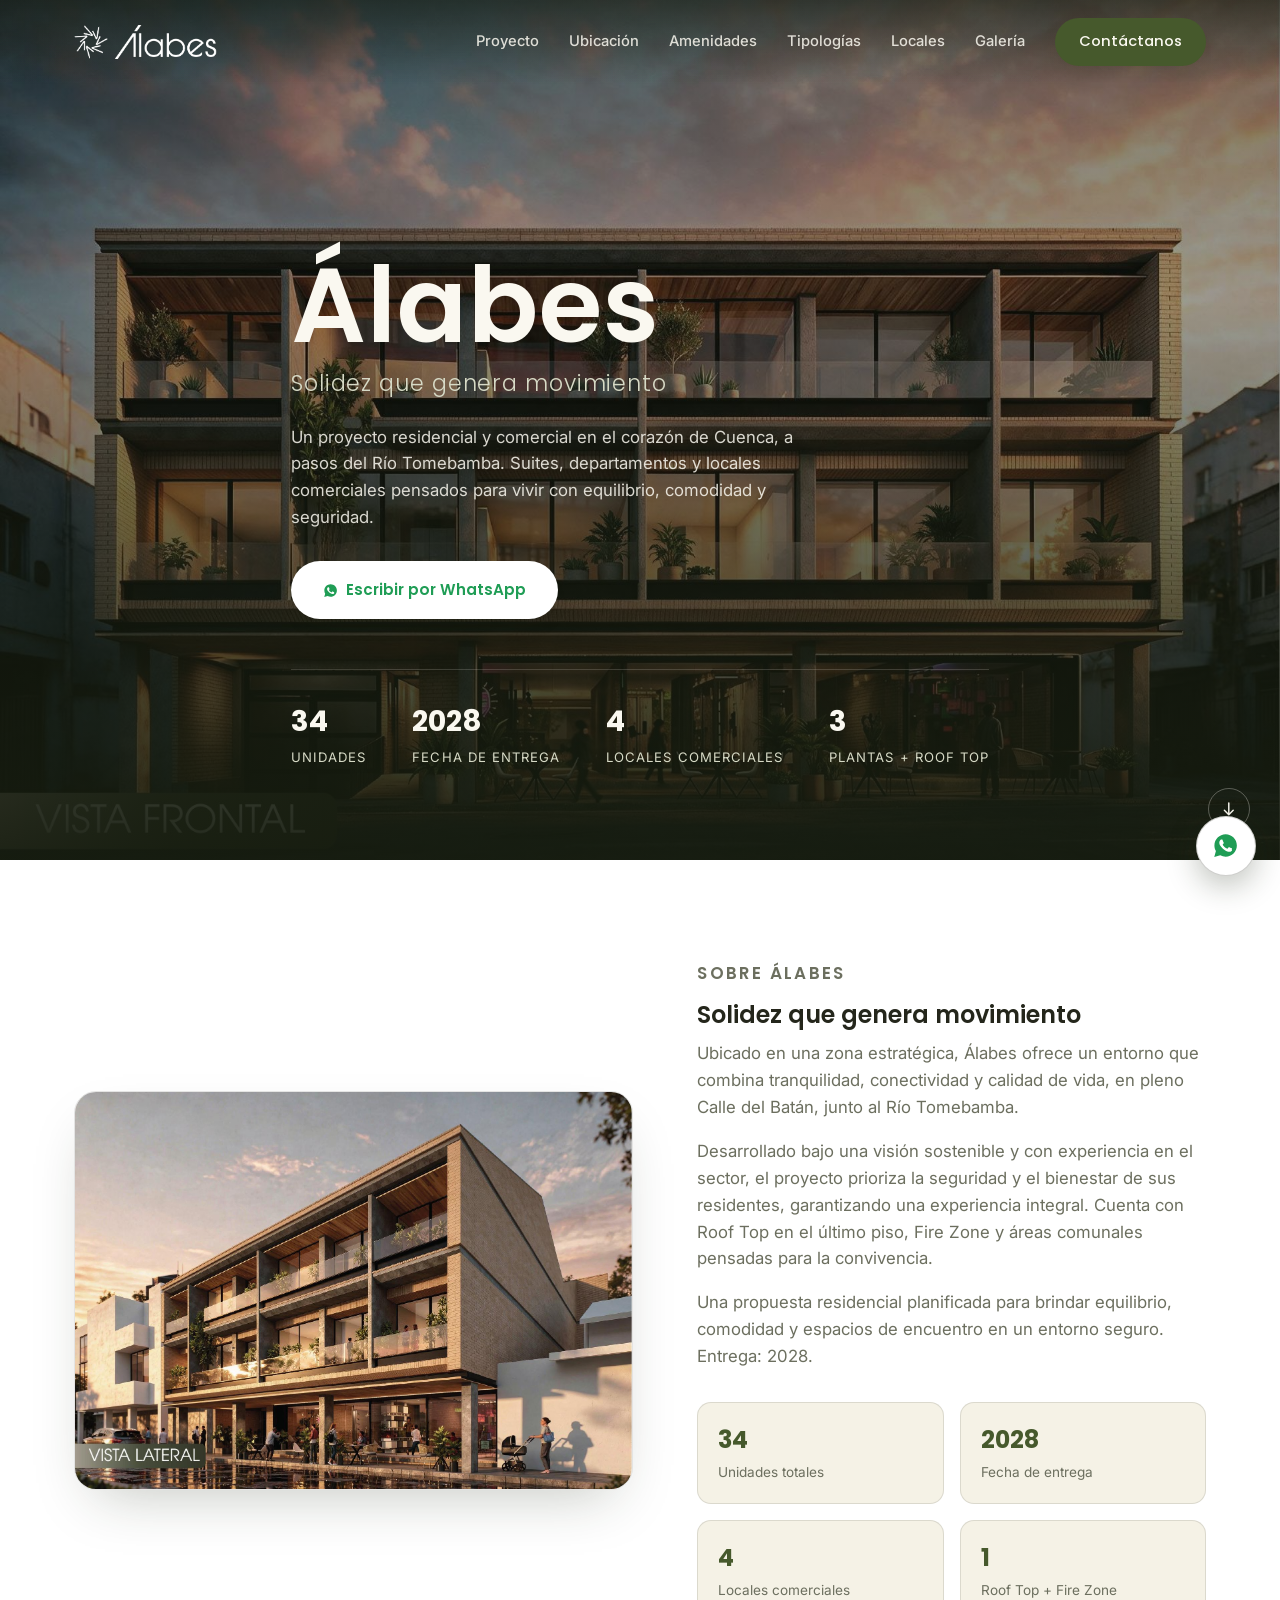
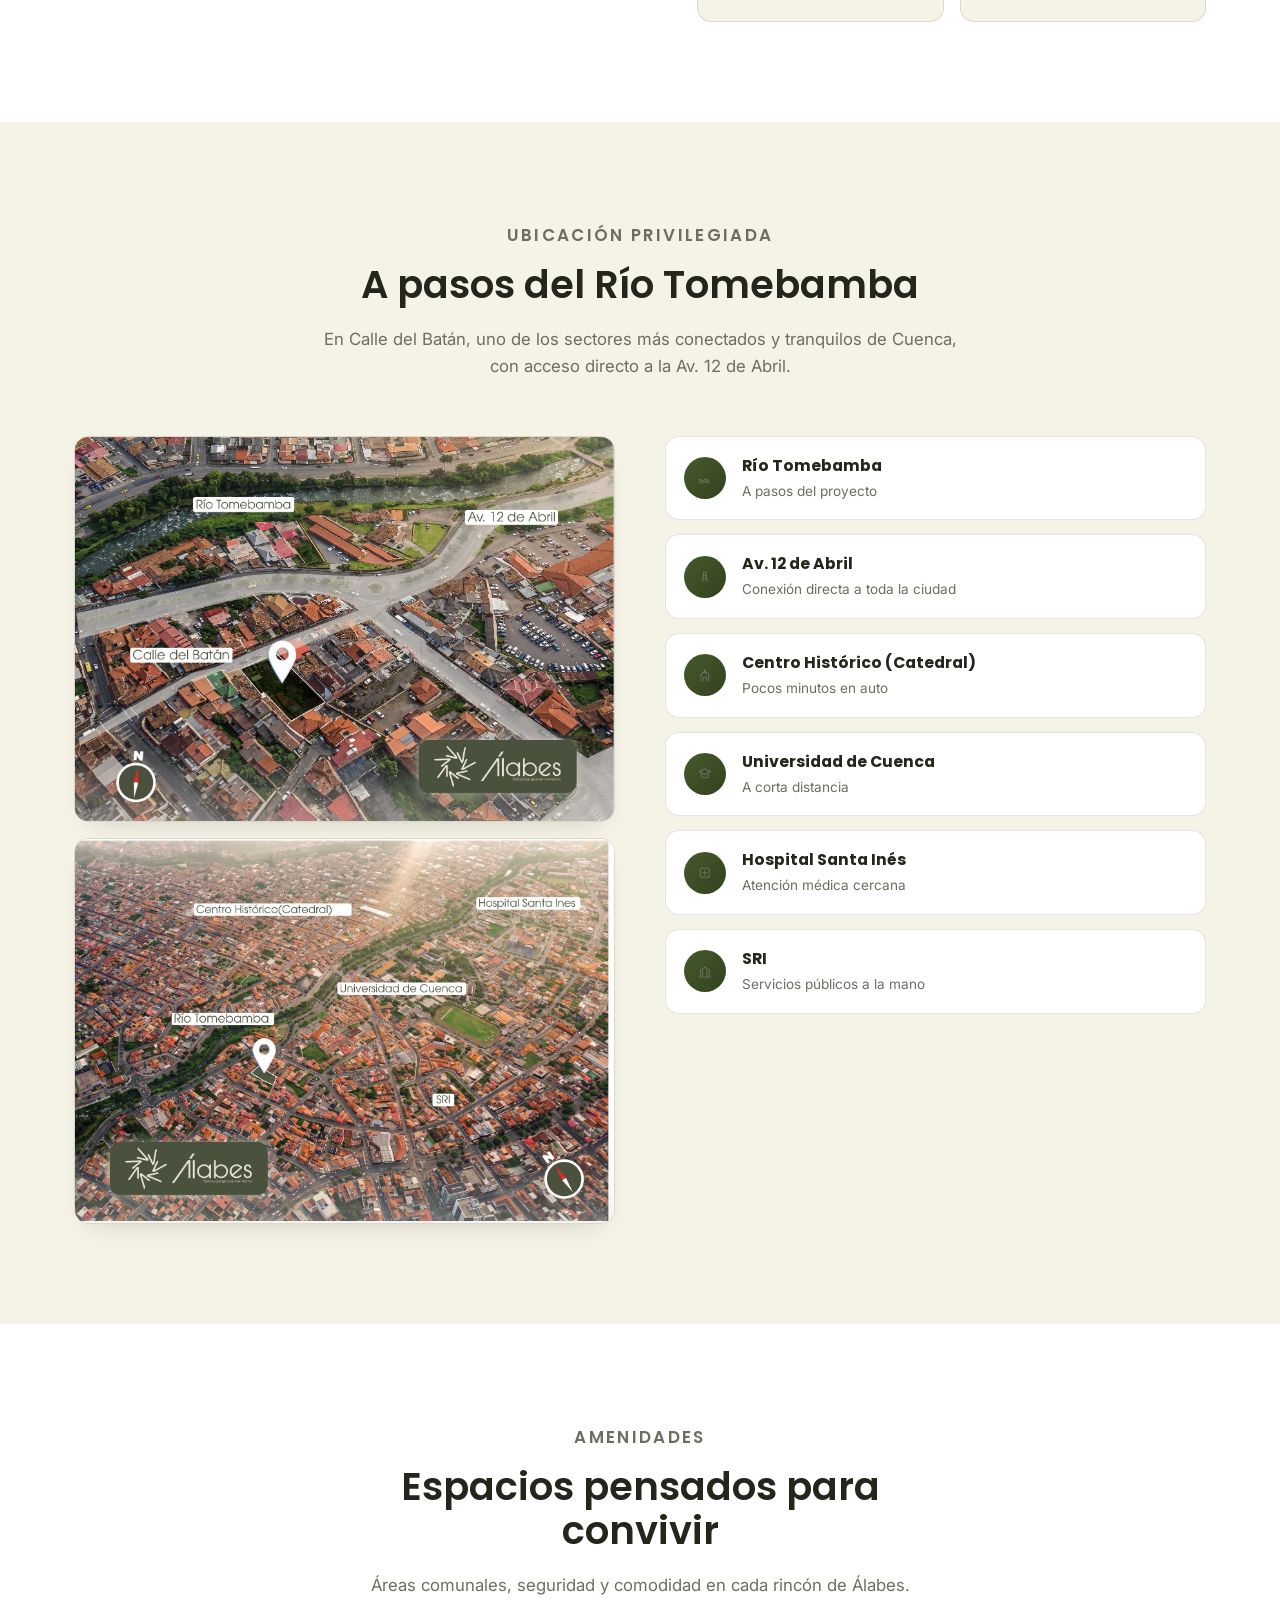
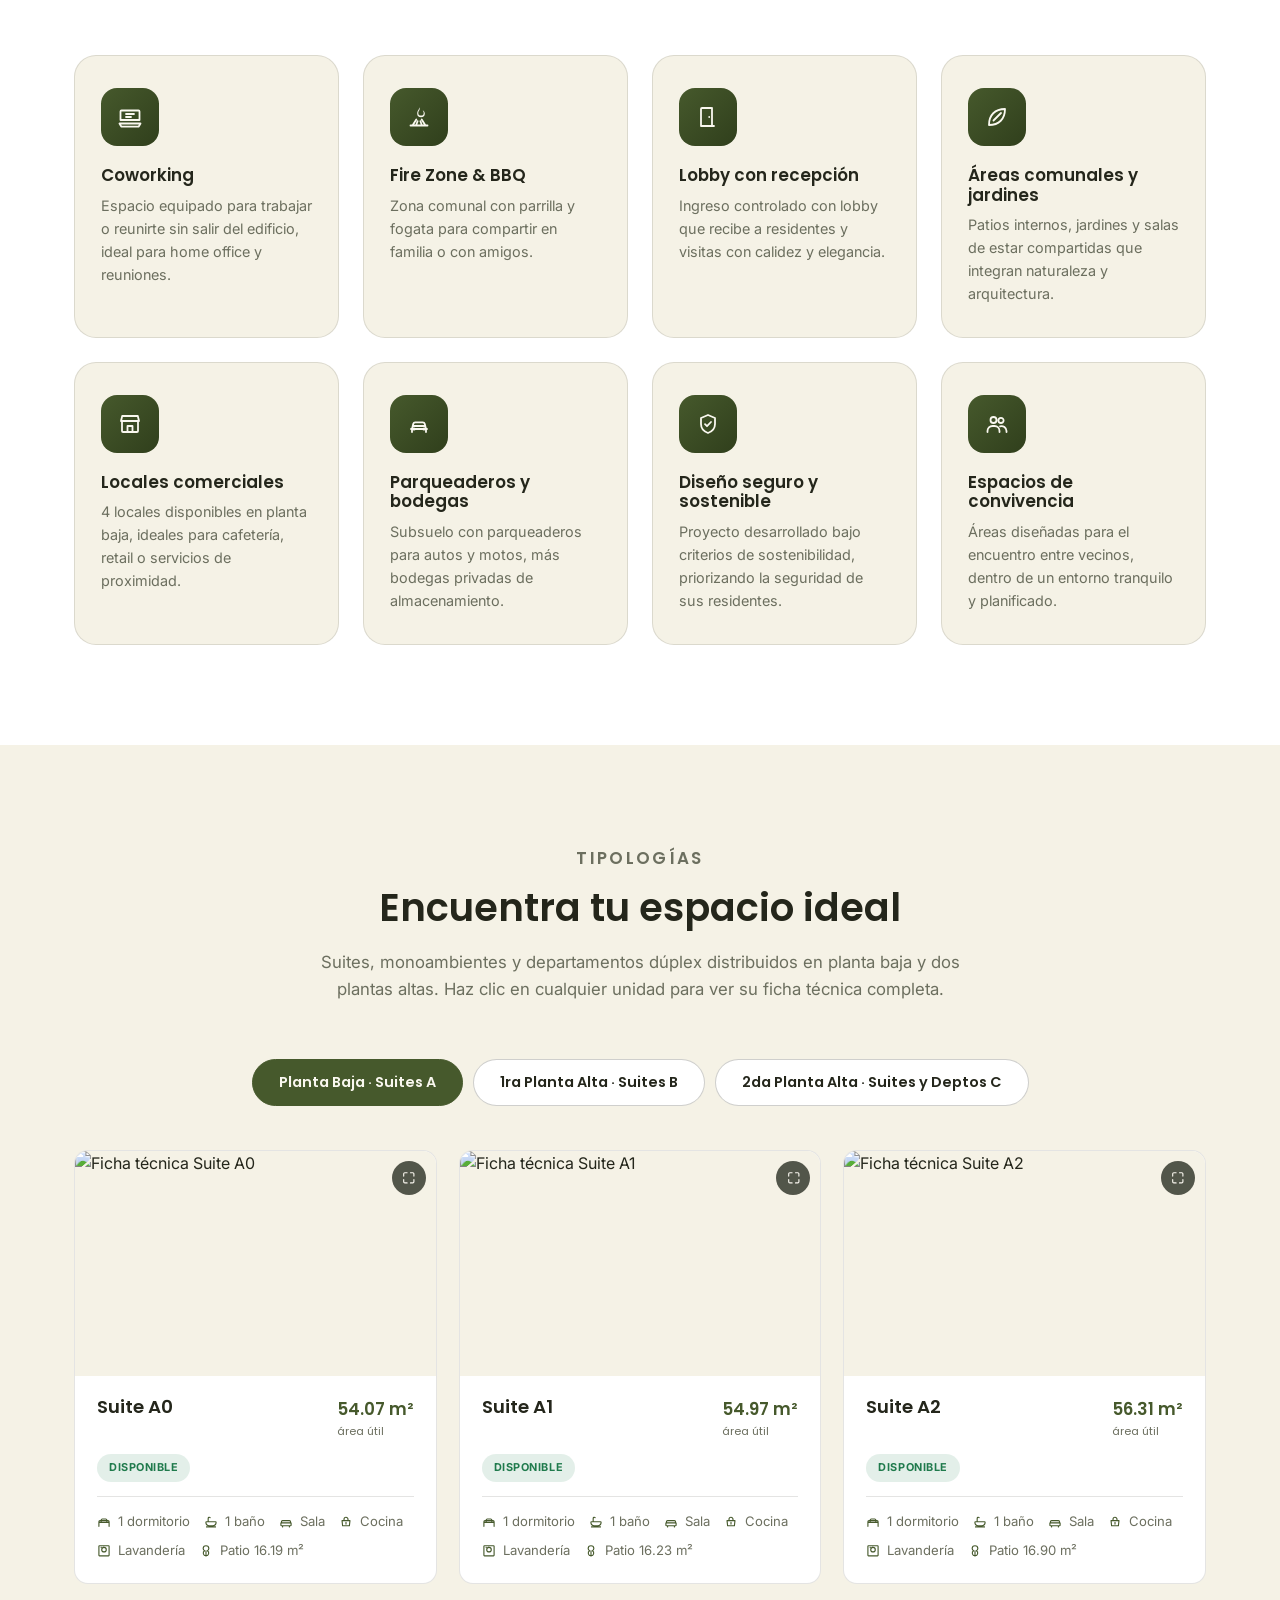
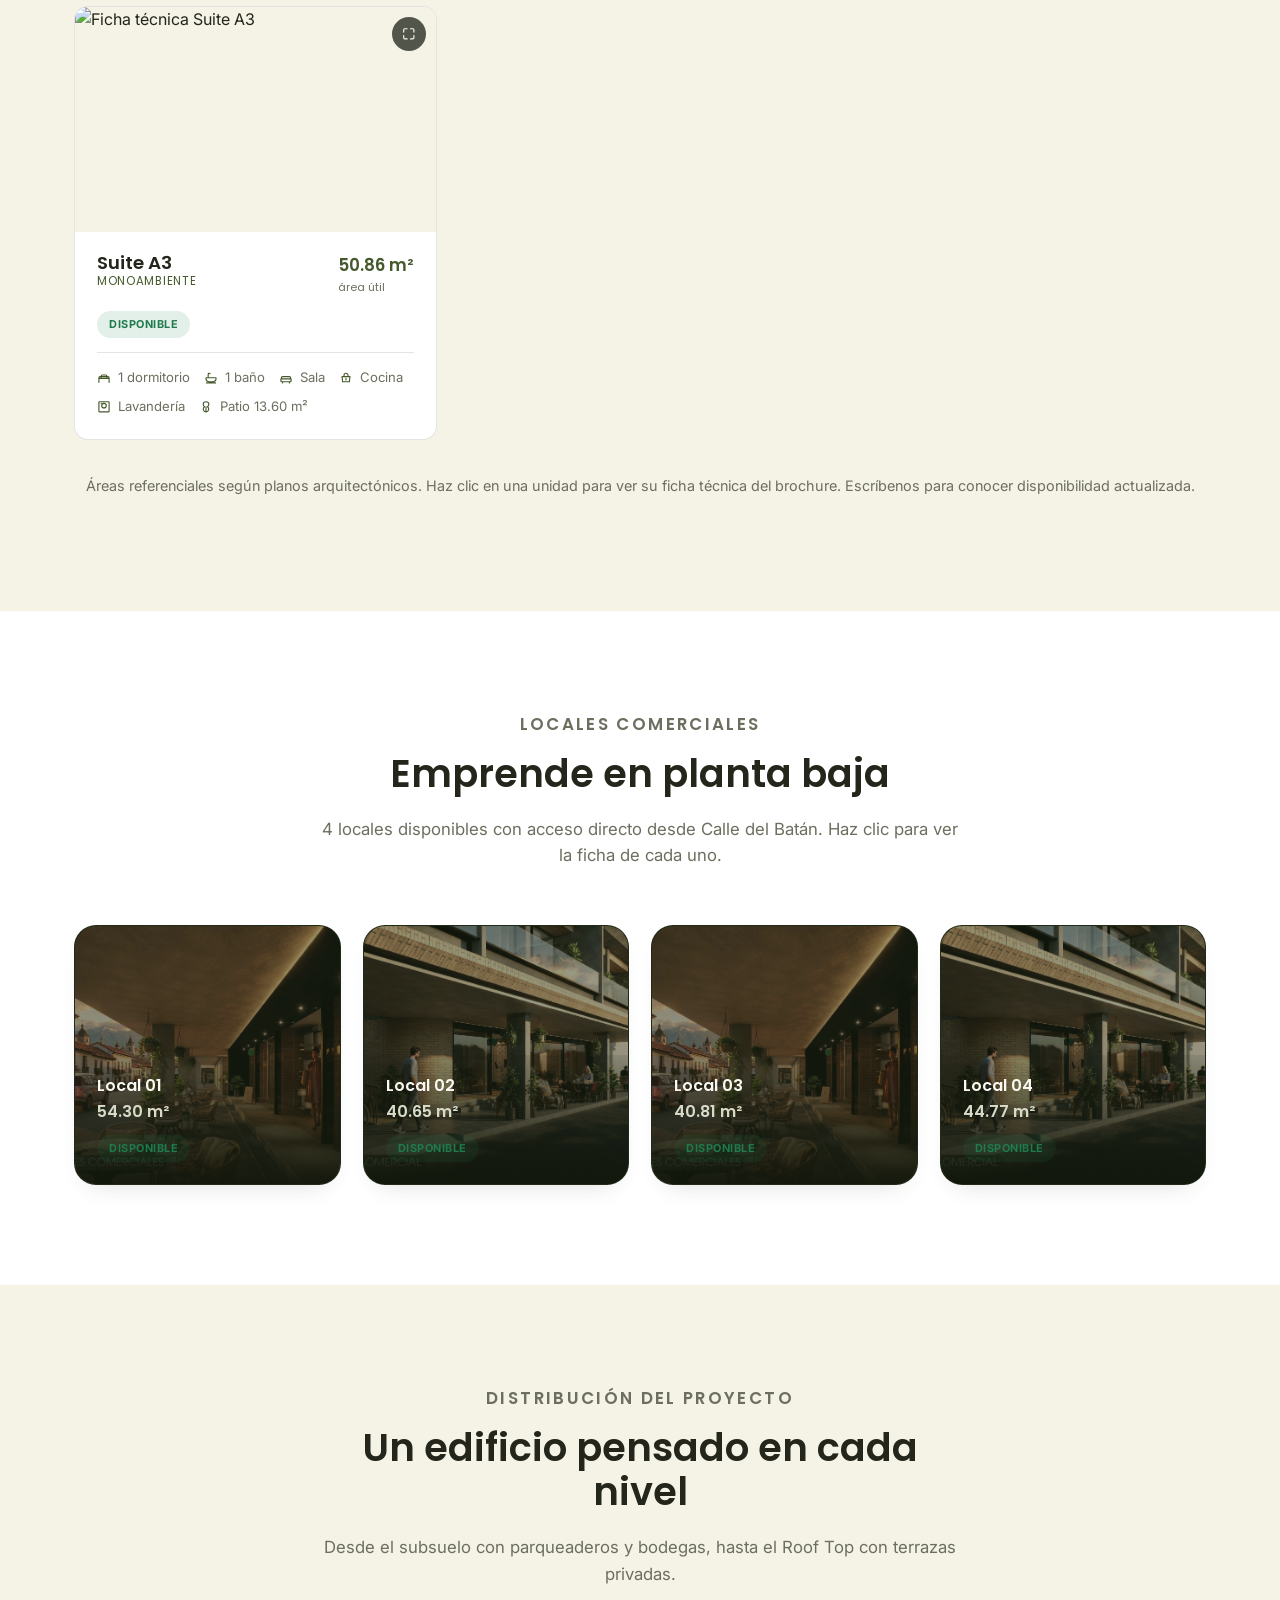
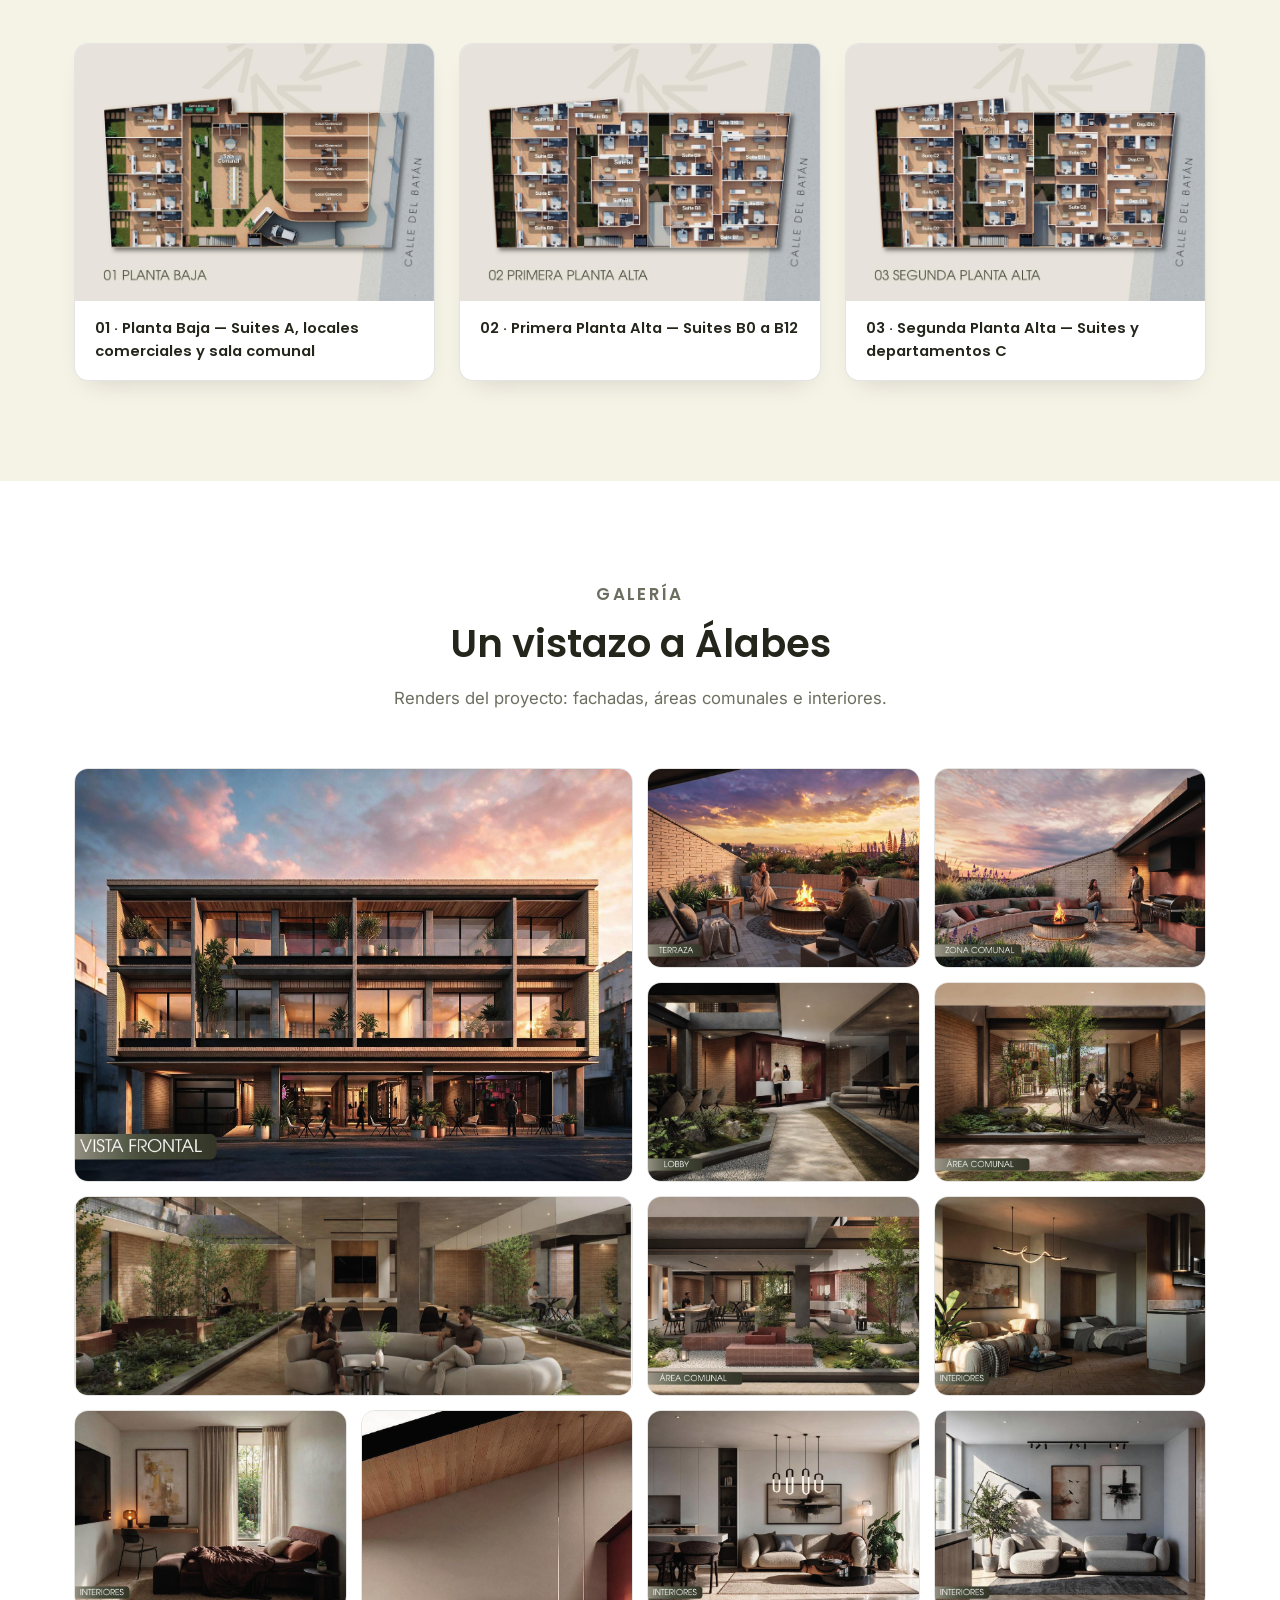
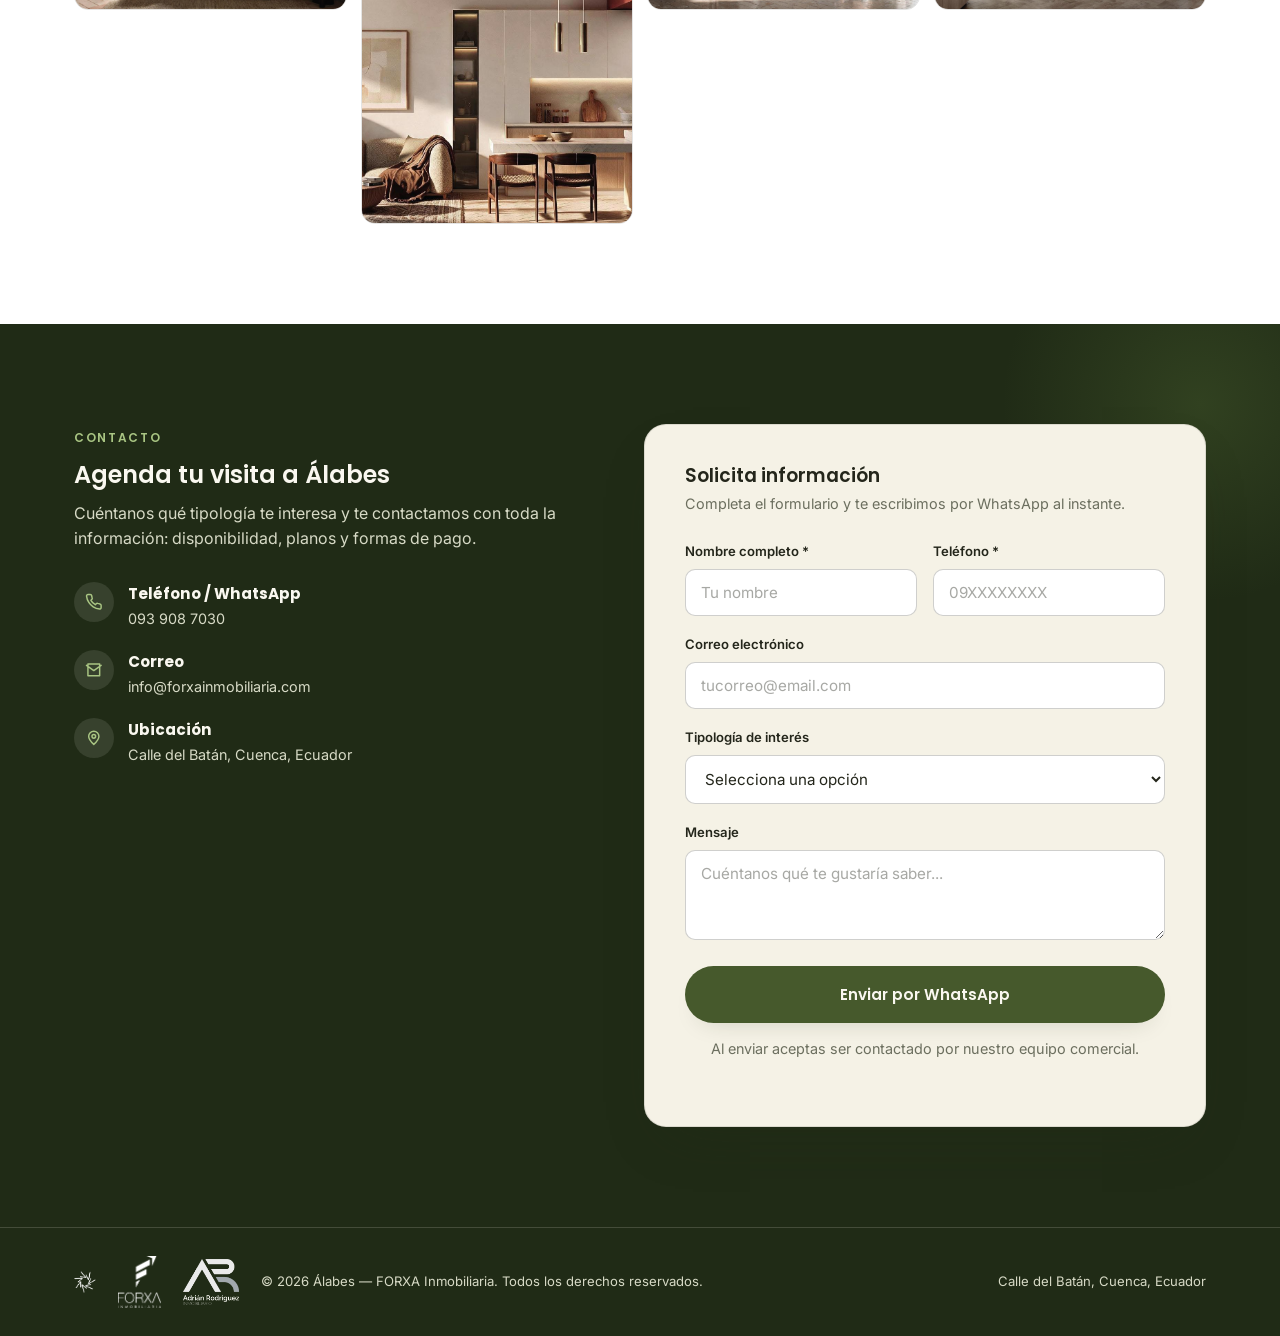
==== index.html @ 7fc0dd6c "Add files via upload" ====
<!DOCTYPE html>
<html lang="es">
<head>
<meta charset="UTF-8" />
<meta name="viewport" content="width=device-width, initial-scale=1.0" />
<title>Álabes | Proyecto residencial y comercial en Cuenca — Calle del Batán</title>
<meta name="description" content="Álabes: 34 unidades entre suites, departamentos y locales comerciales en Calle del Batán, Cuenca, junto al Río Tomebamba. Roof Top, Fire Zone y áreas comunales. Entrega 2028." />
<link rel="preconnect" href="https://fonts.googleapis.com">
<link rel="preconnect" href="https://fonts.gstatic.com" crossorigin>
<link href="https://fonts.googleapis.com/css2?family=Poppins:wght@300;400;500;600;700&family=Inter:wght@400;500;600&display=swap" rel="stylesheet">
<link rel="icon" href="img/logo-mark.png" type="image/png">
<link rel="stylesheet" href="css/styles.css" />
</head>
<body>

<!-- ============ SPRITE DE ÍCONOS (auto-alojados, sin dependencias externas) ============ -->
<svg style="display:none" aria-hidden="true">
  <defs>
    <!-- UI -->
    <symbol id="i-whatsapp" viewBox="0 0 24 24"><path fill="currentColor" d="M12.04 2C6.58 2 2.13 6.45 2.13 11.91c0 1.75.46 3.46 1.32 4.96L2 22l5.29-1.39a9.9 9.9 0 0 0 4.75 1.21h.01c5.46 0 9.9-4.45 9.9-9.91C21.96 6.45 17.5 2 12.04 2Zm5.8 14.02c-.24.68-1.4 1.3-1.93 1.36-.5.06-1.02.24-3.42-.71-2.88-1.14-4.73-4.08-4.87-4.27-.14-.19-1.16-1.55-1.16-2.96 0-1.41.74-2.1 1-2.39.26-.28.57-.35.76-.35.19 0 .38 0 .55.01.18.01.42-.07.65.5.24.58.81 2 .88 2.15.07.14.12.31.02.5-.09.19-.14.3-.28.46-.14.16-.29.36-.42.48-.14.14-.28.28-.12.56.16.28.71 1.17 1.53 1.9 1.05.94 1.94 1.23 2.22 1.37.28.14.44.12.6-.07.16-.19.68-.79.86-1.06.18-.28.36-.23.6-.14.24.09 1.53.72 1.79.85.26.14.44.2.5.32.07.12.07.66-.17 1.34Z"/></symbol>
    <symbol id="i-close" viewBox="0 0 24 24"><path fill="none" stroke="currentColor" stroke-width="2" stroke-linecap="round" d="M6 6l12 12M18 6L6 18"/></symbol>
    <symbol id="i-chevron-left" viewBox="0 0 24 24"><path fill="none" stroke="currentColor" stroke-width="2.2" stroke-linecap="round" stroke-linejoin="round" d="M15 6l-6 6 6 6"/></symbol>
    <symbol id="i-chevron-right" viewBox="0 0 24 24"><path fill="none" stroke="currentColor" stroke-width="2.2" stroke-linecap="round" stroke-linejoin="round" d="M9 6l6 6-6 6"/></symbol>
    <symbol id="i-arrow-down" viewBox="0 0 24 24"><path fill="none" stroke="currentColor" stroke-width="2" stroke-linecap="round" stroke-linejoin="round" d="M12 4v16M6 14l6 6 6-6"/></symbol>
    <symbol id="i-expand" viewBox="0 0 24 24"><path fill="none" stroke="currentColor" stroke-width="2" stroke-linecap="round" stroke-linejoin="round" d="M9 3H5a2 2 0 0 0-2 2v4M15 3h4a2 2 0 0 1 2 2v4M21 15v4a2 2 0 0 1-2 2h-4M3 15v4a2 2 0 0 0 2 2h4"/></symbol>

    <!-- Specs de unidades -->
    <symbol id="i-bed" viewBox="0 0 24 24"><path fill="none" stroke="currentColor" stroke-width="2" stroke-linecap="round" stroke-linejoin="round" d="M3 18v-6a2 2 0 0 1 2-2h14a2 2 0 0 1 2 2v6M3 13h18M7 13V9a2 2 0 0 1 2-2h6a2 2 0 0 1 2 2v4M3 18v2M21 18v2"/></symbol>
    <symbol id="i-bath" viewBox="0 0 24 24"><path fill="none" stroke="currentColor" stroke-width="2" stroke-linecap="round" stroke-linejoin="round" d="M4 12h16a1 1 0 0 1 1 1 6 6 0 0 1-6 6H9a6 6 0 0 1-6-6 1 1 0 0 1 1-1Z M7 12V6a2 2 0 0 1 3.5-1.3 M4 21h16"/></symbol>
    <symbol id="i-sofa" viewBox="0 0 24 24"><path fill="none" stroke="currentColor" stroke-width="2" stroke-linecap="round" stroke-linejoin="round" d="M4 14v-2a2 2 0 0 1 2-2h12a2 2 0 0 1 2 2v2 M3 14h18v4a1 1 0 0 1-1 1H4a1 1 0 0 1-1-1v-4Z M6 19v2 M18 19v2"/></symbol>
    <symbol id="i-kitchen" viewBox="0 0 24 24"><path fill="none" stroke="currentColor" stroke-width="2" stroke-linecap="round" stroke-linejoin="round" d="M5 10h14l-1 9H6l-1-9Z M8.5 10V7.5a3.5 3.5 0 0 1 7 0V10 M12 13v3"/></symbol>
    <symbol id="i-laundry" viewBox="0 0 24 24"><path fill="none" stroke="currentColor" stroke-width="2" stroke-linecap="round" stroke-linejoin="round" d="M4 3h16a1 1 0 0 1 1 1v16a1 1 0 0 1-1 1H4a1 1 0 0 1-1-1V4a1 1 0 0 1 1-1Z M7 6h.01 M11 6h.01 M12 14a4 4 0 1 0 0-8 4 4 0 0 0 0 8Z"/></symbol>
    <symbol id="i-tree" viewBox="0 0 24 24"><path fill="none" stroke="currentColor" stroke-width="2" stroke-linecap="round" stroke-linejoin="round" d="M12 3a5 5 0 0 1 5 5c0 2-1.2 3-2.5 3.8A5 5 0 0 1 12 21a5 5 0 0 1-2.5-9.2C8.2 11 7 10 7 8a5 5 0 0 1 5-5Z M12 12v9"/></symbol>

    <!-- Amenidades -->
    <symbol id="i-rooftop" viewBox="0 0 24 24"><path fill="none" stroke="currentColor" stroke-width="1.8" stroke-linecap="round" stroke-linejoin="round" d="M3 21h18 M5 21V9l7-6 7 6v12 M9 21v-8h6v8 M12 3v3"/></symbol>
    <symbol id="i-fire" viewBox="0 0 24 24"><path fill="currentColor" d="M12 2c1 3-2 4-2 7a4 4 0 0 0 8 0c0-1.5-1-2-1-3.5 1 0 2 1.5 2 3.5a5 5 0 0 1-10 0c0-4 3-5 3-7Z"/></symbol>
    <symbol id="i-coworking" viewBox="0 0 24 24"><path fill="none" stroke="currentColor" stroke-width="1.8" stroke-linecap="round" stroke-linejoin="round" d="M3.5 5.5h17a1 1 0 0 1 1 1V15h-19V6.5a1 1 0 0 1 1-1Z M1.5 18.5h21l-1.6 2.7a1 1 0 0 1-.86.5H3.96a1 1 0 0 1-.86-.5L1.5 18.5Z M8 9h8 M8 12h5"/></symbol>
    <symbol id="i-firepit" viewBox="0 0 24 24"><path fill="currentColor" d="M12 2.3c1.5 2 .1 3.1-.5 4.5a2.7 2.7 0 0 0-.2 1.1 2.7 2.7 0 0 0 5.4 0c0-1.1-.6-1.7-1-2.4 1 .2 2.1 1.5 2.1 3a3.8 3.8 0 0 1-7.6 0c0-3 2.4-4 1.8-6.2Z"/><path fill="none" stroke="currentColor" stroke-width="1.8" stroke-linecap="round" stroke-linejoin="round" d="M3.5 20.5h17 M5.5 20.5l3.8-6 M18.5 20.5l-3.8-6 M9 20.5l1.6-4.3 M15 20.5l-1.6-4.3"/></symbol>
    <symbol id="i-lobby" viewBox="0 0 24 24"><path fill="none" stroke="currentColor" stroke-width="1.8" stroke-linecap="round" stroke-linejoin="round" d="M5 21V4a1 1 0 0 1 1-1h9a1 1 0 0 1 1 1v17 M5 21h13 M16 21V3 M13.2 12h.01"/></symbol>
    <symbol id="i-garden" viewBox="0 0 24 24"><path fill="none" stroke="currentColor" stroke-width="1.8" stroke-linecap="round" stroke-linejoin="round" d="M20 4C10 4 4 10 4 20c10 0 16-6 16-16Z M8.5 15.5 16 8"/></symbol>
    <symbol id="i-store" viewBox="0 0 24 24"><path fill="none" stroke="currentColor" stroke-width="1.8" stroke-linecap="round" stroke-linejoin="round" d="M3 9l1.2-5h15.6L21 9 M4 9v10a1 1 0 0 0 1 1h14a1 1 0 0 0 1-1V9 M3 9h18 M9.5 20v-6h5v6"/></symbol>
    <symbol id="i-parking" viewBox="0 0 24 24"><path fill="none" stroke="currentColor" stroke-width="1.8" stroke-linecap="round" stroke-linejoin="round" d="M4 17h16 M5 17l1.3-5.2A2 2 0 0 1 8.2 10.3h7.6a2 2 0 0 1 1.9 1.5L19 17 M5 17v3 M19 17v3 M7 14h10"/><circle cx="7" cy="17" r="1.6" fill="currentColor" stroke="none"/><circle cx="17" cy="17" r="1.6" fill="currentColor" stroke="none"/></symbol>
    <symbol id="i-shield" viewBox="0 0 24 24"><path fill="none" stroke="currentColor" stroke-width="1.8" stroke-linecap="round" stroke-linejoin="round" d="M12 3l7 3v6c0 4.5-3 7.5-7 9-4-1.5-7-4.5-7-9V6l7-3Z M9 12.2l2 2 4-4.2"/></symbol>
    <symbol id="i-people" viewBox="0 0 24 24"><path fill="none" stroke="currentColor" stroke-width="1.8" stroke-linecap="round" stroke-linejoin="round" d="M8.5 11a3 3 0 1 0 0-6 3 3 0 0 0 0 6Z M16 11a2.6 2.6 0 1 0 0-5.2 2.6 2.6 0 0 0 0 5.2Z M2.5 20v-1a5 5 0 0 1 5-5h2a5 5 0 0 1 5 5v1 M15 14.3a5 5 0 0 1 6.5 4.7v1"/></symbol>

    <!-- Ubicación -->
    <symbol id="i-water" viewBox="0 0 24 24"><path fill="none" stroke="currentColor" stroke-width="2" stroke-linecap="round" stroke-linejoin="round" d="M2 16c1.5-1.5 3-1.5 4.5 0s3 1.5 4.5 0 3-1.5 4.5 0 3 1.5 4.5 0 M2 20c1.5-1.5 3-1.5 4.5 0s3 1.5 4.5 0 3-1.5 4.5 0 3 1.5 4.5 0"/></symbol>
    <symbol id="i-road" viewBox="0 0 24 24"><path fill="none" stroke="currentColor" stroke-width="2" stroke-linecap="round" stroke-linejoin="round" d="M8 20 10 4h4l2 16 M11 10h2 M10.4 15h3.2"/></symbol>
    <symbol id="i-landmark" viewBox="0 0 24 24"><path fill="none" stroke="currentColor" stroke-width="1.8" stroke-linecap="round" stroke-linejoin="round" d="M5 21V10l7-6 7 6v11 M9 21v-6h6v6 M12 4V1.5 M10.6 2.5h2.8"/></symbol>
    <symbol id="i-grad" viewBox="0 0 24 24"><path fill="none" stroke="currentColor" stroke-width="1.8" stroke-linecap="round" stroke-linejoin="round" d="M12 3 2 8l10 5 10-5-10-5Z M6 11v5c0 1.5 3 3 6 3s6-1.5 6-3v-5"/></symbol>
    <symbol id="i-medical" viewBox="0 0 24 24"><rect x="4" y="4" width="16" height="16" rx="2" fill="none" stroke="currentColor" stroke-width="1.8"/><path fill="none" stroke="currentColor" stroke-width="2" stroke-linecap="round" d="M12 8v8M8 12h8"/></symbol>
    <symbol id="i-bank" viewBox="0 0 24 24"><path fill="none" stroke="currentColor" stroke-width="1.8" stroke-linecap="round" stroke-linejoin="round" d="M3 10 12 4l9 6 M4 10v9 M20 10v9 M8 10v9 M16 10v9 M2 21h20"/></symbol>

    <!-- Contacto -->
    <symbol id="i-phone" viewBox="0 0 24 24"><path fill="none" stroke="currentColor" stroke-width="2" stroke-linecap="round" stroke-linejoin="round" d="M22 16.92v3a2 2 0 0 1-2.18 2 19.8 19.8 0 0 1-8.63-3.07 19.5 19.5 0 0 1-6-6 19.8 19.8 0 0 1-3.07-8.67A2 2 0 0 1 4.11 2h3a2 2 0 0 1 2 1.72c.13.99.36 1.96.68 2.9a2 2 0 0 1-.45 2.11L8.09 9.91a16 16 0 0 0 6 6l1.18-1.25a2 2 0 0 1 2.11-.45c.94.32 1.91.55 2.9.68A2 2 0 0 1 22 16.92Z"/></symbol>
    <symbol id="i-mail" viewBox="0 0 24 24"><path fill="none" stroke="currentColor" stroke-width="2" stroke-linecap="round" stroke-linejoin="round" d="M4 4h16v16H4Z M22 6l-10 7L2 6"/></symbol>
    <symbol id="i-pin" viewBox="0 0 24 24"><path fill="none" stroke="currentColor" stroke-width="2" stroke-linecap="round" stroke-linejoin="round" d="M12 21s-7-6.1-7-11a7 7 0 0 1 14 0c0 4.9-7 11-7 11Z"/><circle cx="12" cy="10" r="2.5" fill="none" stroke="currentColor" stroke-width="2"/></symbol>
  </defs>
</svg>

<!-- ============ HEADER ============ -->
<header class="header" id="header">
  <div class="container header__inner">
    <a href="#inicio" class="brand"><img src="img/logo-horizontal.png" alt="Álabes" /></a>
    <nav class="nav" id="nav">
      <a href="#proyecto">Proyecto</a>
      <a href="#ubicacion">Ubicación</a>
      <a href="#amenidades">Amenidades</a>
      <a href="#tipologias">Tipologías</a>
      <a href="#locales">Locales</a>
      <a href="#galeria">Galería</a>
      <a href="#contacto" class="btn btn--primary btn--sm">Contáctanos</a>
    </nav>
    <button class="nav-toggle" id="navToggle" aria-label="Abrir menú">
      <span></span><span></span><span></span>
    </button>
  </div>
</header>

<!-- ============ HERO ============ -->
<section class="hero" id="inicio">
  <div class="hero__bg"><img src="img/vista-frontal.jpg" alt="Fachada frontal del proyecto Álabes" /></div>
  <div class="hero__overlay"></div>
  <div class="container hero__content">
    <h1 class="hero__title">Álabes</h1>
    <p class="hero__tagline">Solidez que genera movimiento</p>
    <p class="hero__desc">Un proyecto residencial y comercial en el corazón de Cuenca, a pasos del Río Tomebamba. Suites, departamentos y locales comerciales pensados para vivir con equilibrio, comodidad y seguridad.</p>
    <div class="hero__cta">
      <a href="https://wa.me/593939087030?text=Hola%2C%20quiero%20m%C3%A1s%20informaci%C3%B3n%20del%20proyecto%20ALABES." class="btn btn--primary btn--whatsapp" target="_blank" rel="noopener">
        <svg class="icon"><use href="#i-whatsapp"></use></svg> Escribir por WhatsApp
      </a>
    </div>
    <div class="hero__stats">
      <div><strong>34</strong><span>Unidades</span></div>
      <div><strong>2028</strong><span>Fecha de entrega</span></div>
      <div><strong>4</strong><span>Locales comerciales</span></div>
      <div><strong>3</strong><span>Plantas + Roof Top</span></div>
    </div>
  </div>
  <a href="#proyecto" class="scroll-cue" aria-label="Bajar"><svg class="icon"><use href="#i-arrow-down"></use></svg></a>
</section>

<!-- ============ SOBRE EL PROYECTO ============ -->
<section class="section" id="proyecto">
  <div class="container">
    <div class="about">
      <div class="about__media reveal">
        <img src="img/vista-lateral.jpg" alt="Vista lateral del edificio Álabes" />
      </div>
      <div class="about__text reveal">
        <p class="eyebrow">Sobre Álabes</p>
        <h2>Solidez que genera movimiento</h2>
        <p>Ubicado en una zona estratégica, Álabes ofrece un entorno que combina tranquilidad, conectividad y calidad de vida, en pleno Calle del Batán, junto al Río Tomebamba.</p>
        <p>Desarrollado bajo una visión sostenible y con experiencia en el sector, el proyecto prioriza la seguridad y el bienestar de sus residentes, garantizando una experiencia integral. Cuenta con Roof Top en el último piso, Fire Zone y áreas comunales pensadas para la convivencia.</p>
        <p>Una propuesta residencial planificada para brindar equilibrio, comodidad y espacios de encuentro en un entorno seguro. Entrega: 2028.</p>
        <div class="about__badges">
          <div class="badge"><strong>34</strong><span>Unidades totales</span></div>
          <div class="badge"><strong>2028</strong><span>Fecha de entrega</span></div>
          <div class="badge"><strong>4</strong><span>Locales comerciales</span></div>
          <div class="badge"><strong>1</strong><span>Roof Top + Fire Zone</span></div>
        </div>
      </div>
    </div>
  </div>
</section>

<!-- ============ UBICACIÓN ============ -->
<section class="section section--alt" id="ubicacion">
  <div class="container">
    <div class="section-head reveal">
      <p class="eyebrow">Ubicación privilegiada</p>
      <h2>A pasos del Río Tomebamba</h2>
      <p>En Calle del Batán, uno de los sectores más conectados y tranquilos de Cuenca, con acceso directo a la Av. 12 de Abril.</p>
    </div>
    <div class="location">
      <div class="location__maps reveal">
        <img src="img/map-close.jpg" alt="Ubicación exacta del proyecto Álabes en Calle del Batán" />
        <img src="img/map-wide.jpg" alt="Vista panorámica de Cuenca con la ubicación de Álabes" />
      </div>
      <div class="poi-list reveal">
        <div class="poi"><span class="poi__icon"><svg class="icon"><use href="#i-water"></use></svg></span><div><strong>Río Tomebamba</strong><span>A pasos del proyecto</span></div></div>
        <div class="poi"><span class="poi__icon"><svg class="icon"><use href="#i-road"></use></svg></span><div><strong>Av. 12 de Abril</strong><span>Conexión directa a toda la ciudad</span></div></div>
        <div class="poi"><span class="poi__icon"><svg class="icon"><use href="#i-landmark"></use></svg></span><div><strong>Centro Histórico (Catedral)</strong><span>Pocos minutos en auto</span></div></div>
        <div class="poi"><span class="poi__icon"><svg class="icon"><use href="#i-grad"></use></svg></span><div><strong>Universidad de Cuenca</strong><span>A corta distancia</span></div></div>
        <div class="poi"><span class="poi__icon"><svg class="icon"><use href="#i-medical"></use></svg></span><div><strong>Hospital Santa Inés</strong><span>Atención médica cercana</span></div></div>
        <div class="poi"><span class="poi__icon"><svg class="icon"><use href="#i-bank"></use></svg></span><div><strong>SRI</strong><span>Servicios públicos a la mano</span></div></div>
      </div>
    </div>
  </div>
</section>

<!-- ============ AMENIDADES ============ -->
<section class="section" id="amenidades">
  <div class="container">
    <div class="section-head reveal">
      <p class="eyebrow">Amenidades</p>
      <h2>Espacios pensados para convivir</h2>
      <p>Áreas comunales, seguridad y comodidad en cada rincón de Álabes.</p>
    </div>
    <div class="amenities-grid">
      <div class="amenity-card reveal"><div class="amenity-card__icon"><svg class="icon"><use href="#i-coworking"></use></svg></div><h3>Coworking</h3><p>Espacio equipado para trabajar o reunirte sin salir del edificio, ideal para home office y reuniones.</p></div>
      <div class="amenity-card reveal"><div class="amenity-card__icon"><svg class="icon"><use href="#i-firepit"></use></svg></div><h3>Fire Zone & BBQ</h3><p>Zona comunal con parrilla y fogata para compartir en familia o con amigos.</p></div>
      <div class="amenity-card reveal"><div class="amenity-card__icon"><svg class="icon"><use href="#i-lobby"></use></svg></div><h3>Lobby con recepción</h3><p>Ingreso controlado con lobby que recibe a residentes y visitas con calidez y elegancia.</p></div>
      <div class="amenity-card reveal"><div class="amenity-card__icon"><svg class="icon"><use href="#i-garden"></use></svg></div><h3>Áreas comunales y jardines</h3><p>Patios internos, jardines y salas de estar compartidas que integran naturaleza y arquitectura.</p></div>
      <div class="amenity-card reveal"><div class="amenity-card__icon"><svg class="icon"><use href="#i-store"></use></svg></div><h3>Locales comerciales</h3><p>4 locales disponibles en planta baja, ideales para cafetería, retail o servicios de proximidad.</p></div>
      <div class="amenity-card reveal"><div class="amenity-card__icon"><svg class="icon"><use href="#i-parking"></use></svg></div><h3>Parqueaderos y bodegas</h3><p>Subsuelo con parqueaderos para autos y motos, más bodegas privadas de almacenamiento.</p></div>
      <div class="amenity-card reveal"><div class="amenity-card__icon"><svg class="icon"><use href="#i-shield"></use></svg></div><h3>Diseño seguro y sostenible</h3><p>Proyecto desarrollado bajo criterios de sostenibilidad, priorizando la seguridad de sus residentes.</p></div>
      <div class="amenity-card reveal"><div class="amenity-card__icon"><svg class="icon"><use href="#i-people"></use></svg></div><h3>Espacios de convivencia</h3><p>Áreas diseñadas para el encuentro entre vecinos, dentro de un entorno tranquilo y planificado.</p></div>
    </div>
  </div>
</section>

<!-- ============ TIPOLOGÍAS ============ -->
<section class="section section--alt" id="tipologias">
  <div class="container">
    <div class="section-head reveal">
      <p class="eyebrow">Tipologías</p>
      <h2>Encuentra tu espacio ideal</h2>
      <p>Suites, monoambientes y departamentos dúplex distribuidos en planta baja y dos plantas altas. Haz clic en cualquier unidad para ver su ficha técnica completa.</p>
    </div>

    <div class="tabs reveal">
      <button class="tab-btn is-active" data-tab="tab-a">Planta Baja · Suites A</button>
      <button class="tab-btn" data-tab="tab-b">1ra Planta Alta · Suites B</button>
      <button class="tab-btn" data-tab="tab-c">2da Planta Alta · Suites y Deptos C</button>
    </div>

    <div class="tab-panel is-active" id="tab-a"><div class="unit-grid" id="grid-a"></div></div>
    <div class="tab-panel" id="tab-b"><div class="unit-grid" id="grid-b"></div></div>
    <div class="tab-panel" id="tab-c"><div class="unit-grid" id="grid-c"></div></div>

    <p class="tipologias-note">Áreas referenciales según planos arquitectónicos. Haz clic en una unidad para ver su ficha técnica del brochure. Escríbenos para conocer disponibilidad actualizada.</p>
  </div>
</section>

<!-- ============ LOCALES COMERCIALES ============ -->
<section class="section" id="locales">
  <div class="container">
    <div class="section-head reveal">
      <p class="eyebrow">Locales comerciales</p>
      <h2>Emprende en planta baja</h2>
      <p>4 locales disponibles con acceso directo desde Calle del Batán. Haz clic para ver la ficha de cada uno.</p>
    </div>
    <div class="locales-grid">
      <div class="local-card reveal" data-ficha="img/fichas/LOCAL01.jpg" data-title="Local 01 · 54.30 m²">
        <img src="img/locales-calle.jpg" alt="Local comercial 01 sobre Calle del Batán" />
        <div class="local-card__body"><h4>Local 01</h4><span class="area">54.30 m²</span><div><span class="status status--disponible">Disponible</span></div></div>
      </div>
      <div class="local-card reveal" data-ficha="img/fichas/LOCAL02.jpg" data-title="Local 02 · 40.65 m²">
        <img src="img/zona-comercial.jpg" alt="Local comercial 02 en planta baja Álabes" />
        <div class="local-card__body"><h4>Local 02</h4><span class="area">40.65 m²</span><div><span class="status status--disponible">Disponible</span></div></div>
      </div>
      <div class="local-card reveal" data-ficha="img/fichas/LOCAL03.jpg" data-title="Local 03 · 40.81 m²">
        <img src="img/locales-calle.jpg" alt="Local comercial 03 Álabes de noche" />
        <div class="local-card__body"><h4>Local 03</h4><span class="area">40.81 m²</span><div><span class="status status--disponible">Disponible</span></div></div>
      </div>
      <div class="local-card reveal" data-ficha="img/fichas/LOCAL04.jpg" data-title="Local 04 · 44.77 m²">
        <img src="img/zona-comercial.jpg" alt="Local comercial 04 fachada Álabes" />
        <div class="local-card__body"><h4>Local 04</h4><span class="area">44.77 m²</span><div><span class="status status--disponible">Disponible</span></div></div>
      </div>
    </div>
  </div>
</section>

<!-- ============ PLANTAS ============ -->
<section class="section section--alt" id="planos">
  <div class="container">
    <div class="section-head reveal">
      <p class="eyebrow">Distribución del proyecto</p>
      <h2>Un edificio pensado en cada nivel</h2>
      <p>Desde el subsuelo con parqueaderos y bodegas, hasta el Roof Top con terrazas privadas.</p>
    </div>
    <div class="plans-grid">
      <div class="plan-card reveal" data-ficha="img/planta-baja.jpg" data-title="Planta Baja">
        <img src="img/planta-baja.jpg" alt="Planta baja: suites A, locales comerciales y sala comunal" />
        <div class="plan-card__label">01 · Planta Baja — Suites A, locales comerciales y sala comunal</div>
      </div>
      <div class="plan-card reveal" data-ficha="img/primera-planta-alta.jpg" data-title="Primera Planta Alta">
        <img src="img/primera-planta-alta.jpg" alt="Primera planta alta: suites B" />
        <div class="plan-card__label">02 · Primera Planta Alta — Suites B0 a B12</div>
      </div>
      <div class="plan-card reveal" data-ficha="img/segunda-planta-alta.jpg" data-title="Segunda Planta Alta">
        <img src="img/segunda-planta-alta.jpg" alt="Segunda planta alta: suites y departamentos C" />
        <div class="plan-card__label">03 · Segunda Planta Alta — Suites y departamentos C</div>
      </div>
    </div>
  </div>
</section>

<!-- ============ GALERÍA ============ -->
<section class="section" id="galeria">
  <div class="container">
    <div class="section-head reveal">
      <p class="eyebrow">Galería</p>
      <h2>Un vistazo a Álabes</h2>
      <p>Renders del proyecto: fachadas, áreas comunales e interiores.</p>
    </div>
    <div class="gallery-grid reveal">
      <figure class="wide tall"><img src="img/vista-frontal.jpg" data-full="img/vista-frontal.jpg" data-lightbox alt="Vista frontal del edificio" /></figure>
      <figure><img src="img/terraza.jpg" data-full="img/terraza.jpg" data-lightbox alt="Terraza Roof Top" /></figure>
      <figure><img src="img/zona-comunal-bbq.jpg" data-full="img/zona-comunal-bbq.jpg" data-lightbox alt="Zona comunal con BBQ" /></figure>
      <figure><img src="img/lobby.jpg" data-full="img/lobby.jpg" data-lightbox alt="Lobby de ingreso" /></figure>
      <figure><img src="img/area-comunal-jardin.jpg" data-full="img/area-comunal-jardin.jpg" data-lightbox alt="Jardín interior" /></figure>
      <figure class="wide"><img src="img/area-comunal-lounge.jpg" data-full="img/area-comunal-lounge.jpg" data-lightbox alt="Sala comunal lounge" /></figure>
      <figure><img src="img/area-comunal-kitchen.jpg" data-full="img/area-comunal-kitchen.jpg" data-lightbox alt="Cocina comunal" /></figure>
      <figure><img src="img/interior-01.jpg" data-full="img/interior-01.jpg" data-lightbox alt="Interior suite" /></figure>
      <figure><img src="img/interior-02.jpg" data-full="img/interior-02.jpg" data-lightbox alt="Dormitorio" /></figure>
      <figure class="tall"><img src="img/interior-04.jpg" data-full="img/interior-04.jpg" data-lightbox alt="Cocina departamento dúplex" /></figure>
      <figure><img src="img/interior-06.jpg" data-full="img/interior-06.jpg" data-lightbox alt="Sala de estar" /></figure>
      <figure><img src="img/interior-07.jpg" data-full="img/interior-07.jpg" data-lightbox alt="Sala moderna" /></figure>
    </div>
  </div>
</section>

<!-- ============ CONTACTO ============ -->
<section class="section contact" id="contacto">
  <div class="container">
    <div class="contact-grid">
      <div class="contact-info reveal">
        <p class="eyebrow">Contacto</p>
        <h2>Agenda tu visita a Álabes</h2>
        <p>Cuéntanos qué tipología te interesa y te contactamos con toda la información: disponibilidad, planos y formas de pago.</p>

        <div class="contact-details">
          <div class="item"><span class="ic"><svg class="icon"><use href="#i-phone"></use></svg></span><div><strong>Teléfono / WhatsApp</strong><a href="https://wa.me/593939087030?text=Hola%2C%20quiero%20m%C3%A1s%20informaci%C3%B3n%20del%20proyecto%20ALABES." target="_blank" rel="noopener">093 908 7030</a></div></div>
          <div class="item"><span class="ic"><svg class="icon"><use href="#i-mail"></use></svg></span><div><strong>Correo</strong><a href="mailto:info@forxainmobiliaria.com">info@forxainmobiliaria.com</a></div></div>
          <div class="item"><span class="ic"><svg class="icon"><use href="#i-pin"></use></svg></span><div><strong>Ubicación</strong><span>Calle del Batán, Cuenca, Ecuador</span></div></div>
        </div>

      </div>

      <form class="contact-form reveal" id="contactForm">
        <h3>Solicita información</h3>
        <p>Completa el formulario y te escribimos por WhatsApp al instante.</p>
        <div class="form-row">
          <div class="field"><label for="name">Nombre completo *</label><input type="text" id="name" name="name" placeholder="Tu nombre" required /></div>
          <div class="field"><label for="phone">Teléfono *</label><input type="tel" id="phone" name="phone" placeholder="09XXXXXXXX" required /></div>
        </div>
        <div class="field"><label for="email">Correo electrónico</label><input type="email" id="email" name="email" placeholder="tucorreo@email.com" /></div>
        <div class="field">
          <label for="unit">Tipología de interés</label>
          <select id="unit" name="unit">
            <option value="">Selecciona una opción</option>
            <option value="Suite Planta Baja (A)">Suite Planta Baja (A)</option>
            <option value="Suite Primera Planta Alta (B)">Suite Primera Planta Alta (B)</option>
            <option value="Suite / Depto Segunda Planta Alta (C)">Suite / Depto Segunda Planta Alta (C)</option>
            <option value="Local comercial">Local comercial</option>
            <option value="Aún no lo sé">Aún no lo sé</option>
          </select>
        </div>
        <div class="field"><label for="message">Mensaje</label><textarea id="message" name="message" placeholder="Cuéntanos qué te gustaría saber..."></textarea></div>
        <button type="submit" class="btn btn--primary btn--block">Enviar por WhatsApp</button>
        <p class="form-status" id="formStatus"></p>
        <p class="form-note">Al enviar aceptas ser contactado por nuestro equipo comercial.</p>
      </form>
    </div>
  </div>
</section>

<!-- ============ FOOTER ============ -->
<footer class="footer">
  <div class="container">
    <div class="footer__brand"><img src="img/logo-mark.png" alt="Álabes" /><img class="footer__forxa" src="img/logo-forxa-white.png" alt="FORXA Inmobiliaria" /><img class="footer__adrian" src="img/logo-adrian-white.png" alt="Adrián Rodríguez Inmobiliario" /><span>© 2026 Álabes — FORXA Inmobiliaria. Todos los derechos reservados.</span></div>
    <span>Calle del Batán, Cuenca, Ecuador</span>
  </div>
</footer>

<!-- WhatsApp floating button -->
<a href="https://wa.me/593939087030?text=Hola%2C%20quiero%20m%C3%A1s%20informaci%C3%B3n%20del%20proyecto%20ALABES." class="whatsapp-float" target="_blank" rel="noopener" aria-label="Escríbenos por WhatsApp">
  <svg class="icon"><use href="#i-whatsapp"></use></svg>
</a>

<!-- Lightbox -->
<div class="lightbox" id="lightbox">
  <div class="lightbox__box" id="lightboxBox">
    <button class="lightbox__close" id="lightboxClose" aria-label="Cerrar"><svg class="icon"><use href="#i-close"></use></svg></button>
    <img src="" alt="" id="lightboxImg" />
  </div>
  <button class="lightbox__nav lightbox__nav--prev" id="lightboxPrev" aria-label="Anterior"><svg class="icon"><use href="#i-chevron-left"></use></svg></button>
  <button class="lightbox__nav lightbox__nav--next" id="lightboxNext" aria-label="Siguiente"><svg class="icon"><use href="#i-chevron-right"></use></svg></button>
  <div class="lightbox__caption" id="lightboxCaption"></div>
</div>

<script src="js/script.js"></script>
</body>
</html>
---- css/styles.css ----
/* ==========================================================================
   ÁLABES — Landing page styles (Tema claro: blanco/beige ~70% + verde ~30%)
   ========================================================================== */

:root {
  /* Fondos claros (mayoría del sitio) */
  --bg-1: #ffffff;          /* fondo principal */
  --bg-2: #f5f2e6;          /* fondo alterno beige */
  --bg-3: #ffffff;          /* tarjetas */

  /* Bloques de acento verde oscuro (header, hero, contacto, footer) */
  --bg-0: #202b16;
  --bg-0-soft: #2b3a1c;

  /* Verde de marca */
  --olive-700: #33421f;
  --olive-600: #46592c;
  --olive-500: #5c7238;

  --accent: #46592c;        /* verde marca — botones, tabs, íconos, enlaces */
  --accent-dark: #303f1c;
  --accent-bright: #a9c583; /* verde claro — texto/íconos sobre fondos oscuros */
  --accent-soft: #eef1e2;   /* verde muy claro — fondos suaves */

  --brick: #a5462b;

  /* Texto sobre fondos claros */
  --ink: #24261b;
  --ink-soft: #6c6f5f;

  /* Texto sobre fondos oscuros (header, hero, contacto, footer) */
  --cream: #faf8f0;
  --cream-dim: #d7dac6;

  /* Líneas / bordes */
  --line: rgba(36, 38, 27, 0.12);
  --line-strong: rgba(36, 38, 27, 0.22);
  --line-on-dark: rgba(250, 248, 240, 0.16);
  --line-on-dark-strong: rgba(250, 248, 240, 0.3);

  --status-ok-bg: rgba(31, 122, 76, 0.12);
  --status-ok-text: #1f7a4c;
  --status-sold-bg: rgba(165, 70, 43, 0.12);
  --status-sold-text: #a5462b;

  --shadow: 0 24px 55px -22px rgba(32, 43, 22, 0.28);
  --shadow-sm: 0 12px 26px -16px rgba(32, 43, 22, 0.22);
  --radius: 14px;
  --radius-lg: 22px;
  --ff-head: "Poppins", "Segoe UI", sans-serif;
  --ff-body: "Inter", "Segoe UI", sans-serif;
  --container: 1180px;
}

* { box-sizing: border-box; }
html { scroll-behavior: smooth; }

body {
  margin: 0;
  font-family: var(--ff-body);
  color: var(--ink);
  background: var(--bg-1);
  line-height: 1.6;
  -webkit-font-smoothing: antialiased;
}

img { max-width: 100%; display: block; }

.icon { width: 1em; height: 1em; display: inline-block; vertical-align: -0.14em; flex: none; }

h1, h2, h3, h4 {
  font-family: var(--ff-head);
  color: var(--ink);
  line-height: 1.15;
  margin: 0 0 0.5em;
  font-weight: 600;
}

p { margin: 0 0 1em; }
a { color: inherit; text-decoration: none; }
ul { margin: 0; padding: 0; list-style: none; }

.container {
  max-width: var(--container);
  margin: 0 auto;
  padding: 0 24px;
}

.section { padding: 100px 0; background: var(--bg-1); }
.section--alt { background: var(--bg-2); }
.section--tight { padding: 70px 0; }

.eyebrow {
  display: inline-block;
  font-family: var(--ff-head);
  text-transform: uppercase;
  letter-spacing: 0.14em;
  font-size: 0.75rem;
  font-weight: 600;
  color: var(--accent);
  margin-bottom: 14px;
}
.hero .eyebrow, .contact-info .eyebrow { color: var(--accent-bright); }

.section-head {
  max-width: 640px;
  margin: 0 auto 56px;
  text-align: center;
}
.section-head h2 { font-size: clamp(1.9rem, 3vw, 2.6rem); }
.section-head p { color: var(--ink-soft); font-size: 1.05rem; }

/* ---------- Buttons ---------- */
.btn {
  display: inline-flex;
  align-items: center;
  gap: 8px;
  padding: 15px 30px;
  border-radius: 999px;
  font-family: var(--ff-head);
  font-weight: 600;
  font-size: 0.95rem;
  border: 2px solid transparent;
  cursor: pointer;
  transition: transform 0.25s ease, box-shadow 0.25s ease, background 0.25s ease, color 0.25s ease;
  white-space: nowrap;
}
.btn:hover { transform: translateY(-2px); }

.btn--primary {
  background: var(--accent);
  color: var(--cream);
  box-shadow: var(--shadow-sm);
}
.btn--primary:hover { background: var(--accent-dark); color: var(--cream); }

.btn--outline {
  background: transparent;
  border-color: var(--line-strong);
  color: var(--ink);
}
.btn--outline:hover { background: rgba(36,38,27,0.06); }

.btn--whatsapp {
  background: #ffffff;
  color: #1f9d55;
}
.btn--whatsapp:hover { background: #eef8f1; color: #14783f; }

.btn--sm { padding: 10px 22px; font-size: 0.85rem; }
.btn--block { width: 100%; justify-content: center; }

/* ---------- Header ---------- */
.header {
  position: fixed;
  top: 0; left: 0; right: 0;
  z-index: 500;
  padding: 18px 0;
  transition: background 0.35s ease, padding 0.35s ease, box-shadow 0.35s ease;
}
.header__inner {
  display: flex;
  align-items: center;
  justify-content: space-between;
  gap: 24px;
}
.brand {
  display: flex;
  align-items: center;
}
.brand img { height: 34px; width: auto; }

.nav {
  display: flex;
  align-items: center;
  gap: 30px;
}
.nav a {
  font-size: 0.92rem;
  font-weight: 500;
  color: rgba(250,248,240,0.85);
  transition: color 0.25s ease;
}
.nav a:hover { color: var(--cream); }
.nav a.btn { color: var(--cream); }

.nav-toggle {
  display: none;
  flex-direction: column;
  gap: 5px;
  background: none;
  border: none;
  cursor: pointer;
  padding: 6px;
}
.nav-toggle span {
  width: 24px; height: 2px;
  background: var(--cream);
  border-radius: 2px;
  transition: transform 0.3s ease, opacity 0.3s ease;
}

.header.is-scrolled {
  background: rgba(28, 37, 18, 0.94);
  backdrop-filter: blur(10px);
  padding: 12px 0;
  box-shadow: 0 8px 30px -10px rgba(20,26,14,0.35);
  border-bottom: 1px solid var(--line-on-dark);
}
.header:not(.is-scrolled) { background: linear-gradient(to bottom, rgba(18,23,12,0.55), transparent); }

/* ---------- Hero ---------- */
.hero {
  position: relative;
  min-height: 860px;
  display: flex;
  align-items: flex-end;
  overflow: hidden;
  color: var(--cream);
}
.hero__bg { position: absolute; inset: 0; z-index: 0; }
.hero__bg img { width: 100%; height: 100%; object-fit: cover; object-position: center 30%; }
.hero__overlay {
  position: absolute;
  inset: 0;
  background: linear-gradient(180deg, rgba(20,26,14,0.55) 0%, rgba(19,24,13,0.42) 35%, rgba(22,28,15,0.95) 100%);
  z-index: 1;
}
.hero__content { position: relative; z-index: 2; padding-bottom: 90px; padding-top: 160px; }
.hero__title { font-size: clamp(3.2rem, 9vw, 6.5rem); color: var(--cream); margin: 0; letter-spacing: 0.01em; }
.hero__tagline {
  font-family: var(--ff-head);
  font-size: clamp(1.1rem, 2vw, 1.4rem);
  color: var(--cream-dim);
  font-weight: 300;
  letter-spacing: 0.04em;
  margin-bottom: 22px;
}
.hero__desc { max-width: 540px; color: rgba(250,248,240,0.85); font-size: 1.05rem; }
.hero__cta { display: flex; flex-wrap: wrap; gap: 16px; margin: 30px 0 50px; }
.hero__stats {
  display: flex;
  gap: 46px;
  flex-wrap: wrap;
  border-top: 1px solid var(--line-on-dark);
  padding-top: 28px;
}
.hero__stats strong { display: block; font-family: var(--ff-head); font-size: 1.8rem; color: var(--cream); }
.hero__stats span { font-size: 0.82rem; text-transform: uppercase; letter-spacing: 0.08em; color: var(--cream-dim); }
.scroll-cue {
  position: absolute;
  right: 30px; bottom: 30px; z-index: 2;
  width: 42px; height: 42px;
  border-radius: 50%;
  border: 1px solid var(--line-on-dark-strong);
  display: flex; align-items: center; justify-content: center;
  color: var(--cream);
  font-size: 1.1rem;
  animation: bob 2.2s ease-in-out infinite;
}
@keyframes bob { 0%, 100% { transform: translateY(0); } 50% { transform: translateY(6px); } }

/* ---------- Sobre el proyecto ---------- */
.about { display: grid; grid-template-columns: 1.1fr 1fr; gap: 64px; align-items: center; }
.about__media { position: relative; border-radius: var(--radius-lg); overflow: hidden; box-shadow: var(--shadow); border: 1px solid var(--line); }
.about__media img { width: 100%; height: 100%; object-fit: cover; }
.about__text p { color: var(--ink-soft); font-size: 1.05rem; }
.about__badges { display: grid; grid-template-columns: repeat(2, 1fr); gap: 16px; margin-top: 32px; }
.badge { background: var(--bg-2); border-radius: var(--radius); padding: 18px 20px; border: 1px solid var(--line); }
.badge strong { display: block; font-family: var(--ff-head); font-size: 1.5rem; color: var(--accent); }
.badge span { font-size: 0.85rem; color: var(--ink-soft); }

/* ---------- Ubicación ---------- */
.location { display: grid; grid-template-columns: 1fr 1fr; gap: 50px; align-items: start; }
.location__maps { display: grid; gap: 16px; }
.location__maps img { border-radius: var(--radius); box-shadow: var(--shadow-sm); border: 1px solid var(--line); }
.poi-list { display: grid; gap: 14px; }
.poi {
  display: flex; align-items: center; gap: 16px;
  background: var(--bg-3);
  padding: 16px 18px;
  border-radius: var(--radius);
  border: 1px solid var(--line);
  transition: transform 0.25s ease, box-shadow 0.25s ease, border-color 0.25s ease;
}
.poi:hover { transform: translateX(4px); box-shadow: var(--shadow-sm); border-color: var(--line-strong); }
.poi__icon {
  flex: none; width: 42px; height: 42px; border-radius: 50%;
  background: linear-gradient(135deg, var(--olive-600), var(--olive-700));
  color: var(--cream);
  display: flex; align-items: center; justify-content: center;
  font-size: 1.05rem;
}
.poi strong { display: block; font-family: var(--ff-head); font-size: 0.98rem; }
.poi span { font-size: 0.85rem; color: var(--ink-soft); }

/* ---------- Amenidades ---------- */
.amenities-grid { display: grid; grid-template-columns: repeat(4, 1fr); gap: 24px; }
.amenity-card {
  background: var(--bg-2);
  border: 1px solid var(--line);
  border-radius: var(--radius-lg);
  padding: 32px 26px;
  transition: transform 0.3s ease, box-shadow 0.3s ease, border-color 0.3s ease;
}
.amenity-card:hover { transform: translateY(-6px); box-shadow: var(--shadow-sm); border-color: var(--accent); }
.amenity-card__icon {
  width: 58px; height: 58px;
  border-radius: 16px;
  background: linear-gradient(135deg, var(--accent), var(--accent-dark));
  color: var(--cream);
  display: flex; align-items: center; justify-content: center;
  margin-bottom: 20px;
  font-size: 1.5rem;
}
.amenity-card h3 { font-size: 1.05rem; margin-bottom: 8px; }
.amenity-card p { font-size: 0.9rem; color: var(--ink-soft); margin: 0; }

/* ---------- Tipologías ---------- */
.tabs { display: flex; justify-content: center; gap: 10px; flex-wrap: wrap; margin-bottom: 44px; }
.tab-btn {
  padding: 12px 26px;
  border-radius: 999px;
  border: 1.5px solid var(--line-strong);
  background: var(--bg-1);
  font-family: var(--ff-head);
  font-weight: 600;
  font-size: 0.9rem;
  cursor: pointer;
  color: var(--ink);
  transition: all 0.25s ease;
}
.tab-btn.is-active, .tab-btn:hover { background: var(--accent); border-color: var(--accent); color: var(--cream); }
.tab-panel { display: none; }
.tab-panel.is-active { display: block; }

.unit-grid { display: grid; grid-template-columns: repeat(auto-fill, minmax(270px, 1fr)); gap: 22px; }
.unit-card {
  background: var(--bg-3);
  border: 1px solid var(--line);
  border-radius: var(--radius);
  overflow: hidden;
  cursor: pointer;
  transition: transform 0.25s ease, box-shadow 0.25s ease, border-color 0.25s ease;
}
.unit-card:hover { transform: translateY(-4px); box-shadow: var(--shadow-sm); border-color: var(--accent); }
.unit-card__img { position: relative; aspect-ratio: 16/10; overflow: hidden; background: var(--bg-2); }
.unit-card__img img { width: 100%; height: 100%; object-fit: cover; transition: transform 0.4s ease; }
.unit-card:hover .unit-card__img img { transform: scale(1.06); }
.unit-card__zoom {
  position: absolute; right: 10px; top: 10px;
  width: 34px; height: 34px; border-radius: 50%;
  background: rgba(20,26,14,0.72);
  color: var(--cream);
  display: flex; align-items: center; justify-content: center;
  font-size: 0.85rem;
  backdrop-filter: blur(4px);
}
.unit-card__body { padding: 20px 22px 22px; }
.unit-card__top { display: flex; justify-content: space-between; align-items: flex-start; gap: 10px; margin-bottom: 6px; }
.unit-card h4 { font-size: 1.15rem; margin: 0; color: var(--ink); }
.unit-card h4 small { display: block; font-weight: 400; font-size: 0.72rem; color: var(--accent); text-transform: uppercase; letter-spacing: 0.06em; margin-top: 2px; }
.unit-card .area { font-family: var(--ff-head); font-weight: 600; color: var(--accent); font-size: 1.05rem; white-space: nowrap; }
.unit-card .area small { display: block; font-weight: 400; font-size: 0.68rem; color: var(--ink-soft); text-transform: none; }

.status {
  display: inline-block;
  font-size: 0.68rem;
  font-weight: 700;
  text-transform: uppercase;
  letter-spacing: 0.05em;
  padding: 5px 12px;
  border-radius: 999px;
  margin-top: 8px;
}
.status--disponible { background: var(--status-ok-bg); color: var(--status-ok-text); }
.status--vendido { background: var(--status-sold-bg); color: var(--status-sold-text); }

.unit-card__specs { display: flex; flex-wrap: wrap; gap: 8px 14px; margin-top: 14px; padding-top: 14px; border-top: 1px solid var(--line); }
.unit-card__specs li { display: flex; align-items: center; gap: 7px; font-size: 0.82rem; color: var(--ink-soft); }
.unit-card__specs i, .unit-card__specs .icon { color: var(--accent); font-size: 0.85rem; width: 14px; text-align: center; }

.tipologias-note { text-align: center; color: var(--ink-soft); font-size: 0.9rem; margin-top: 34px; }

/* ---------- Locales comerciales ---------- */
.locales-grid { display: grid; grid-template-columns: repeat(4, 1fr); gap: 22px; }
.local-card {
  border-radius: var(--radius-lg);
  overflow: hidden;
  box-shadow: var(--shadow-sm);
  position: relative;
  background: var(--bg-0);
  color: var(--cream);
  min-height: 260px;
  display: flex; flex-direction: column; justify-content: flex-end;
  cursor: pointer;
  border: 1px solid var(--line);
}
.local-card img { position: absolute; inset: 0; width: 100%; height: 100%; object-fit: cover; opacity: 0.55; transition: opacity 0.3s ease, transform 0.4s ease; }
.local-card:hover img { opacity: 0.7; transform: scale(1.05); }
.local-card__body {
  position: relative; z-index: 1; padding: 22px;
  background: linear-gradient(to top, rgba(18,23,12,0.96), rgba(18,23,12,0.1));
}
.local-card h4 { color: var(--cream); margin-bottom: 4px; }
.local-card .area { color: var(--cream-dim); font-family: var(--ff-head); font-weight: 600; }
.local-card .status { margin-top: 10px; }

/* ---------- Plantas ---------- */
.plans-grid { display: grid; grid-template-columns: repeat(3, 1fr); gap: 24px; }
.plan-card { background: var(--bg-3); border-radius: var(--radius); overflow: hidden; border: 1px solid var(--line); box-shadow: var(--shadow-sm); cursor: pointer; }
.plan-card img { width: 100%; }
.plan-card__label { padding: 16px 20px; font-family: var(--ff-head); font-weight: 600; color: var(--ink); font-size: 0.92rem; }

/* ---------- Galería ---------- */
.gallery-grid { display: grid; grid-template-columns: repeat(4, 1fr); grid-auto-rows: 200px; gap: 14px; }
.gallery-grid figure { margin: 0; overflow: hidden; border-radius: var(--radius); cursor: pointer; position: relative; border: 1px solid var(--line); }
.gallery-grid img { width: 100%; height: 100%; object-fit: cover; transition: transform 0.5s ease; }
.gallery-grid figure:hover img { transform: scale(1.08); }
.gallery-grid .tall { grid-row: span 2; }
.gallery-grid .wide { grid-column: span 2; }

/* Lightbox (siempre oscuro, como overlay modal) */
.lightbox {
  position: fixed; inset: 0;
  background: rgba(10, 12, 7, 0.95);
  display: none; align-items: center; justify-content: center;
  z-index: 1000; padding: 30px;
}
.lightbox.is-open { display: flex; }
.lightbox img { max-width: 92vw; max-height: 88vh; border-radius: 10px; box-shadow: 0 30px 80px rgba(0,0,0,0.6); background: #fff; }
.lightbox__close {
  position: absolute; top: 26px; right: 30px;
  width: 44px; height: 44px; border-radius: 50%;
  background: rgba(250,248,240,0.12); color: var(--cream);
  border: none; font-size: 1.3rem; cursor: pointer;
  display: flex; align-items: center; justify-content: center;
}
.lightbox__nav {
  position: absolute; top: 50%; transform: translateY(-50%);
  width: 46px; height: 46px; border-radius: 50%;
  background: rgba(250,248,240,0.12); color: var(--cream);
  border: none; font-size: 1.3rem; cursor: pointer;
  display: flex; align-items: center; justify-content: center;
}
.lightbox__nav--prev { left: 24px; }
.lightbox__nav--next { right: 24px; }
.lightbox__nav.is-hidden { display: none; }
.lightbox__caption {
  position: absolute; bottom: 22px; left: 50%; transform: translateX(-50%);
  color: var(--cream-dim); font-size: 0.85rem; text-align: center;
}

/* Modo "ficha" (unidades, locales, planos): ventana fija en vez de pantalla completa */
.lightbox__box { display: contents; }
.lightbox.is-ficha { flex-direction: column; gap: 16px; }
.lightbox.is-ficha .lightbox__box {
  display: flex;
  position: relative;
  align-items: center;
  justify-content: center;
  width: min(1500px, 94vw);
  height: min(800px, 88vh);
  background: #fff;
  border-radius: 14px;
  box-shadow: 0 30px 80px rgba(0,0,0,0.6);
  overflow: hidden;
}
.lightbox.is-ficha .lightbox__box img {
  max-width: 100%; max-height: 100%; width: auto; height: auto;
  object-fit: contain; border-radius: 0; box-shadow: none; background: none;
}
.lightbox.is-ficha .lightbox__close {
  position: absolute; top: 14px; left: 14px; right: auto;
  background: rgba(20,20,20,0.6); color: #fff;
}
.lightbox.is-ficha .lightbox__nav { display: none; }
.lightbox.is-ficha .lightbox__caption {
  position: static; transform: none; color: var(--cream);
}

/* ---------- Contacto ---------- */
.contact { background: var(--bg-0); color: var(--cream); position: relative; overflow: hidden; }
.contact::before {
  content: ""; position: absolute; right: -120px; top: -120px;
  width: 400px; height: 400px; border-radius: 50%;
  background: radial-gradient(circle, rgba(93,122,58,0.28), transparent 70%);
}
.contact-grid { display: grid; grid-template-columns: 1fr 1.1fr; gap: 60px; position: relative; z-index: 1; }
.contact-info h2 { color: var(--cream); }
.contact-info > p { color: var(--cream-dim); }
.contact-details { display: grid; gap: 18px; margin: 30px 0 36px; }
.contact-details .item { display: flex; gap: 14px; align-items: flex-start; }
.contact-details .item .ic {
  width: 40px; height: 40px; border-radius: 50%;
  background: rgba(250,248,240,0.1);
  display: flex; align-items: center; justify-content: center; flex: none;
  color: var(--accent-bright);
  font-size: 1.1rem;
}
.contact-details .item strong { display: block; font-family: var(--ff-head); font-size: 0.95rem; color: var(--cream); }
.contact-details .item span, .contact-details .item a { color: var(--cream-dim); font-size: 0.9rem; }
.contact-details .item a:hover { color: var(--cream); }

.contact-logos { display: flex; align-items: center; gap: 24px; flex-wrap: wrap; padding-top: 24px; border-top: 1px solid var(--line-on-dark); }
.contact-logos span { font-family: var(--ff-head); font-size: 0.78rem; letter-spacing: 0.06em; text-transform: uppercase; color: var(--cream-dim); }
.contact-logos img { height: 30px; width: auto; opacity: 0.95; }

.contact-form { background: var(--bg-2); border: 1px solid var(--line); border-radius: var(--radius-lg); padding: 40px; color: var(--ink); box-shadow: var(--shadow); }
.contact-form h3 { margin-bottom: 6px; color: var(--ink); }
.contact-form > p { color: var(--ink-soft); font-size: 0.9rem; margin-bottom: 26px; }
.form-row { display: grid; grid-template-columns: 1fr 1fr; gap: 16px; }
.field { margin-bottom: 18px; }
.field label { display: block; font-size: 0.82rem; font-weight: 600; margin-bottom: 7px; color: var(--ink); }
.field input, .field select, .field textarea {
  width: 100%; padding: 13px 15px; border-radius: 10px;
  border: 1.5px solid var(--line-strong);
  font-family: var(--ff-body); font-size: 0.95rem;
  background: var(--bg-1); color: var(--ink);
  transition: border-color 0.2s ease;
}
.field select option { background: var(--bg-1); color: var(--ink); }
.field input::placeholder, .field textarea::placeholder { color: rgba(36,38,27,0.4); }
.field input:focus, .field select:focus, .field textarea:focus { outline: none; border-color: var(--accent); }
.field textarea { resize: vertical; min-height: 90px; }
.form-note { font-size: 0.78rem; color: var(--ink-soft); margin-top: 14px; text-align: center; }
.form-status { margin-top: 14px; font-size: 0.85rem; text-align: center; color: var(--accent); display: none; }
.form-status.is-visible { display: block; }

/* ---------- Footer ---------- */
.footer { background: var(--bg-0); border-top: 1px solid var(--line-on-dark); color: var(--cream-dim); padding: 28px 0; font-size: 0.82rem; }
.footer .container { display: flex; justify-content: space-between; align-items: center; gap: 16px; flex-wrap: wrap; }
.footer__brand { display: flex; align-items: center; gap: 22px; flex-wrap: wrap; }
.footer__brand img { height: 22px; width: auto; opacity: 0.95; }
.footer__brand .footer__forxa { height: 52px; opacity: 1; }
.footer__brand .footer__adrian { height: 46px; opacity: 1; }
.footer__brand span { color: var(--cream-dim); }

/* ---------- WhatsApp float ---------- */
.whatsapp-float {
  position: fixed; right: 24px; bottom: 24px;
  width: 60px; height: 60px; border-radius: 50%;
  background: #ffffff;
  border: 1px solid var(--line-strong);
  display: flex; align-items: center; justify-content: center;
  box-shadow: 0 10px 30px rgba(32,43,22,0.28);
  z-index: 400;
  animation: pulse 2.4s infinite;
  font-size: 1.7rem;
  color: #1f9d55;
}
@keyframes pulse {
  0% { box-shadow: 0 0 0 0 rgba(70,89,44,0.28), 0 10px 30px rgba(32,43,22,0.28); }
  70% { box-shadow: 0 0 0 16px rgba(70,89,44,0), 0 10px 30px rgba(32,43,22,0.28); }
  100% { box-shadow: 0 0 0 0 rgba(70,89,44,0), 0 10px 30px rgba(32,43,22,0.28); }
}

/* ---------- Reveal animation ---------- */
.reveal { opacity: 0; transform: translateY(24px); transition: opacity 0.7s ease, transform 0.7s ease; }
.reveal.is-visible { opacity: 1; transform: translateY(0); }

/* ==========================================================================
   Responsive
   ========================================================================== */
@media (max-width: 980px) {
  .about, .location, .contact-grid { grid-template-columns: 1fr; }
  .about__media { order: -1; }
  .amenities-grid { grid-template-columns: repeat(2, 1fr); }
  .locales-grid { grid-template-columns: repeat(2, 1fr); }
  .plans-grid { grid-template-columns: 1fr; }
  .gallery-grid { grid-template-columns: repeat(3, 1fr); }
  .form-row { grid-template-columns: 1fr; }
}

@media (max-width: 760px) {
  .section { padding: 70px 0; }
  .nav {
    position: fixed; top: 0; right: 0; height: 100vh; width: min(78vw, 320px);
    background: var(--bg-0);
    flex-direction: column; align-items: flex-start; justify-content: center;
    gap: 26px; padding: 40px;
    transform: translateX(100%);
    transition: transform 0.35s ease;
    border-left: 1px solid var(--line-on-dark);
  }
  .nav.is-open { transform: translateX(0); }
  .nav-toggle { display: flex; }
  .nav-toggle.is-open span:nth-child(1) { transform: translateY(7px) rotate(45deg); }
  .nav-toggle.is-open span:nth-child(2) { opacity: 0; }
  .nav-toggle.is-open span:nth-child(3) { transform: translateY(-7px) rotate(-45deg); }

  .hero__content { padding-top: 130px; }
  .about__badges { grid-template-columns: 1fr 1fr; }
  .amenities-grid { grid-template-columns: 1fr; }
  .locales-grid { grid-template-columns: 1fr; }
  .gallery-grid { grid-template-columns: repeat(2, 1fr); grid-auto-rows: 160px; }
  .gallery-grid .wide { grid-column: span 2; }
  .contact-form { padding: 26px; }
  .brand img { height: 30px; }
}
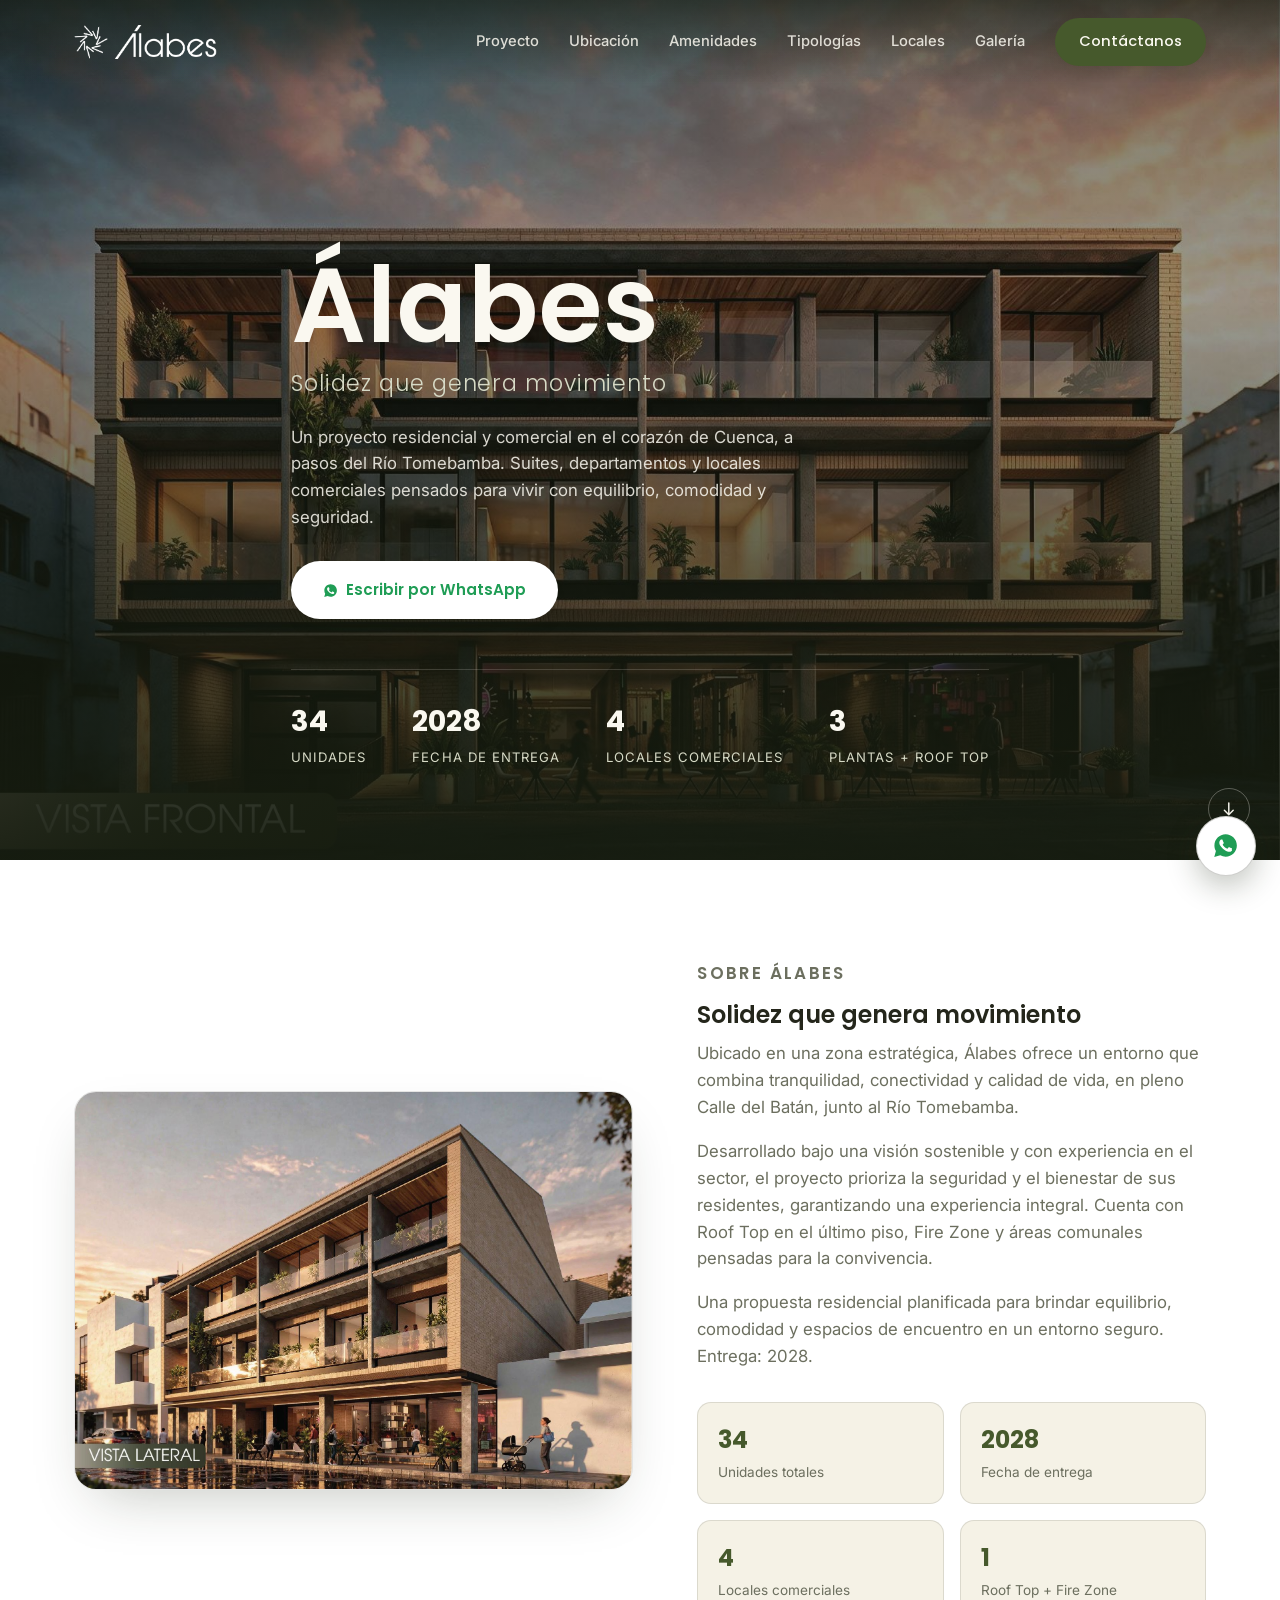
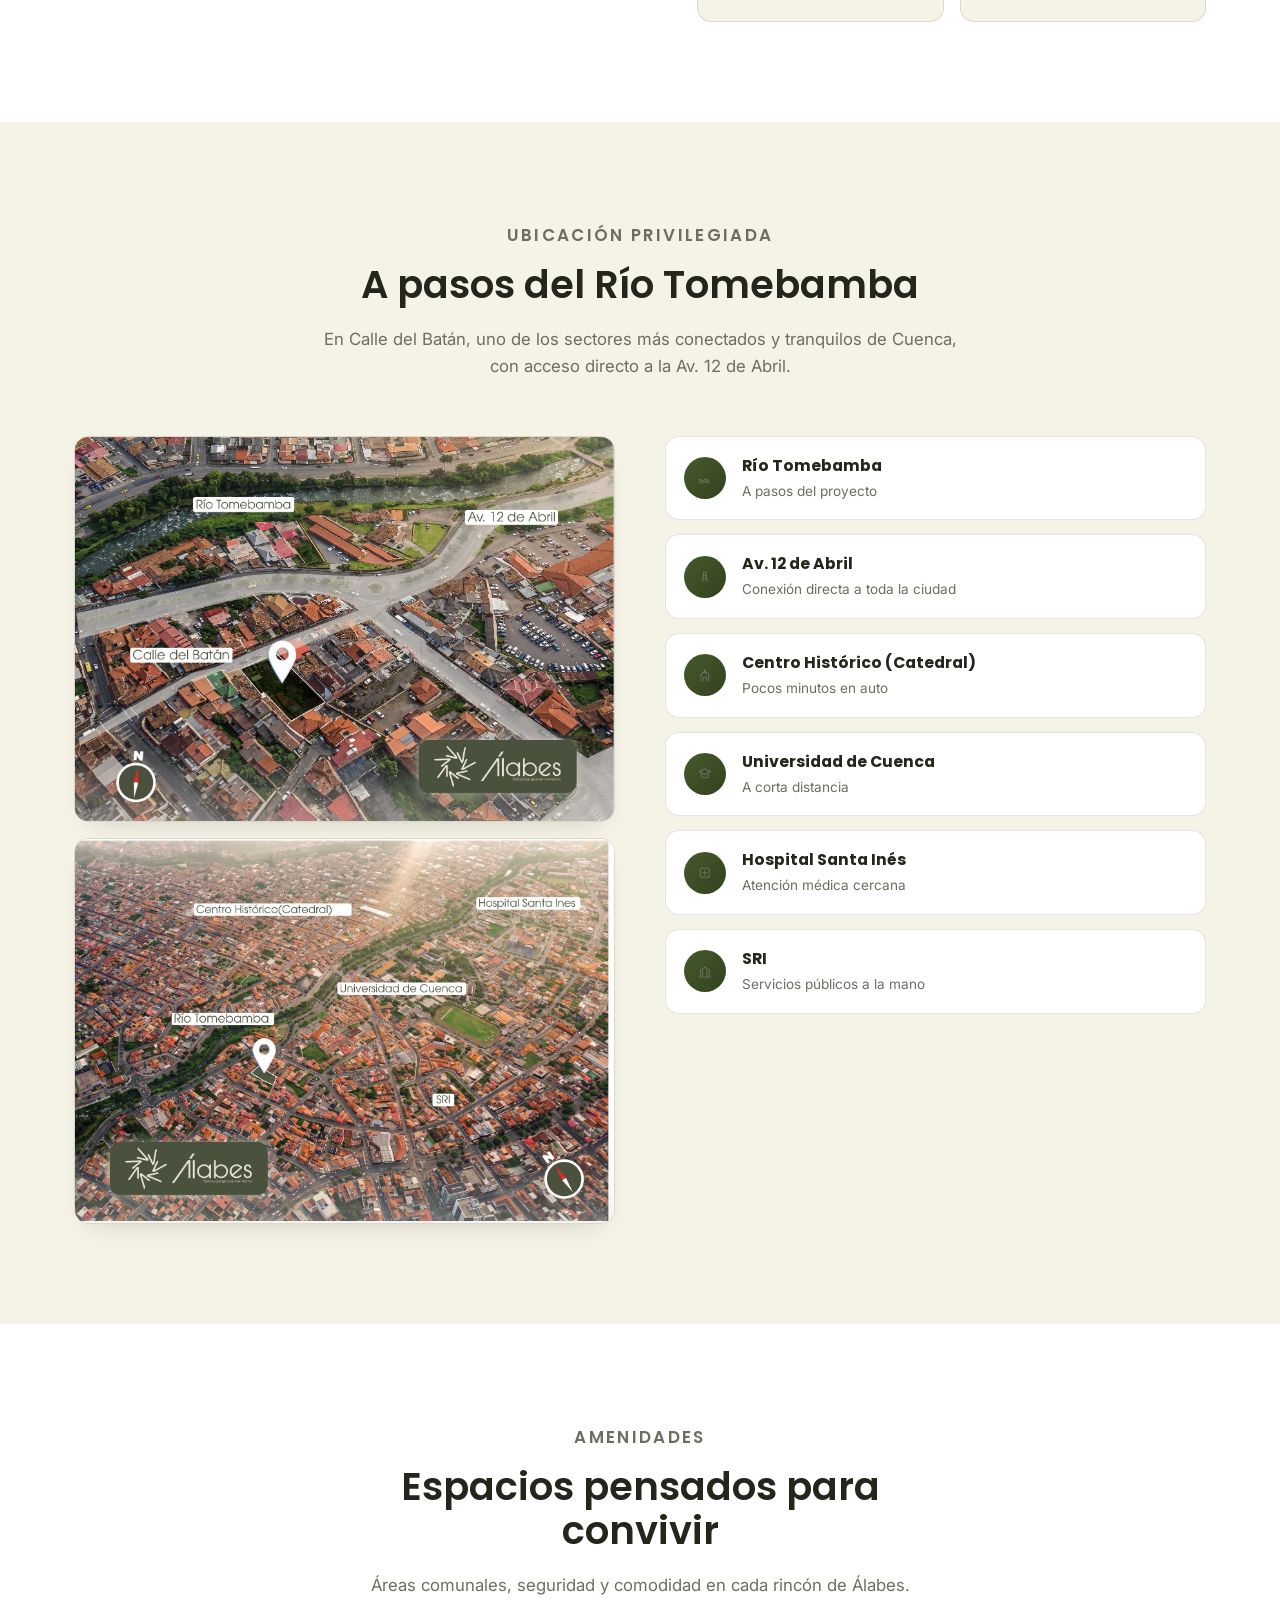
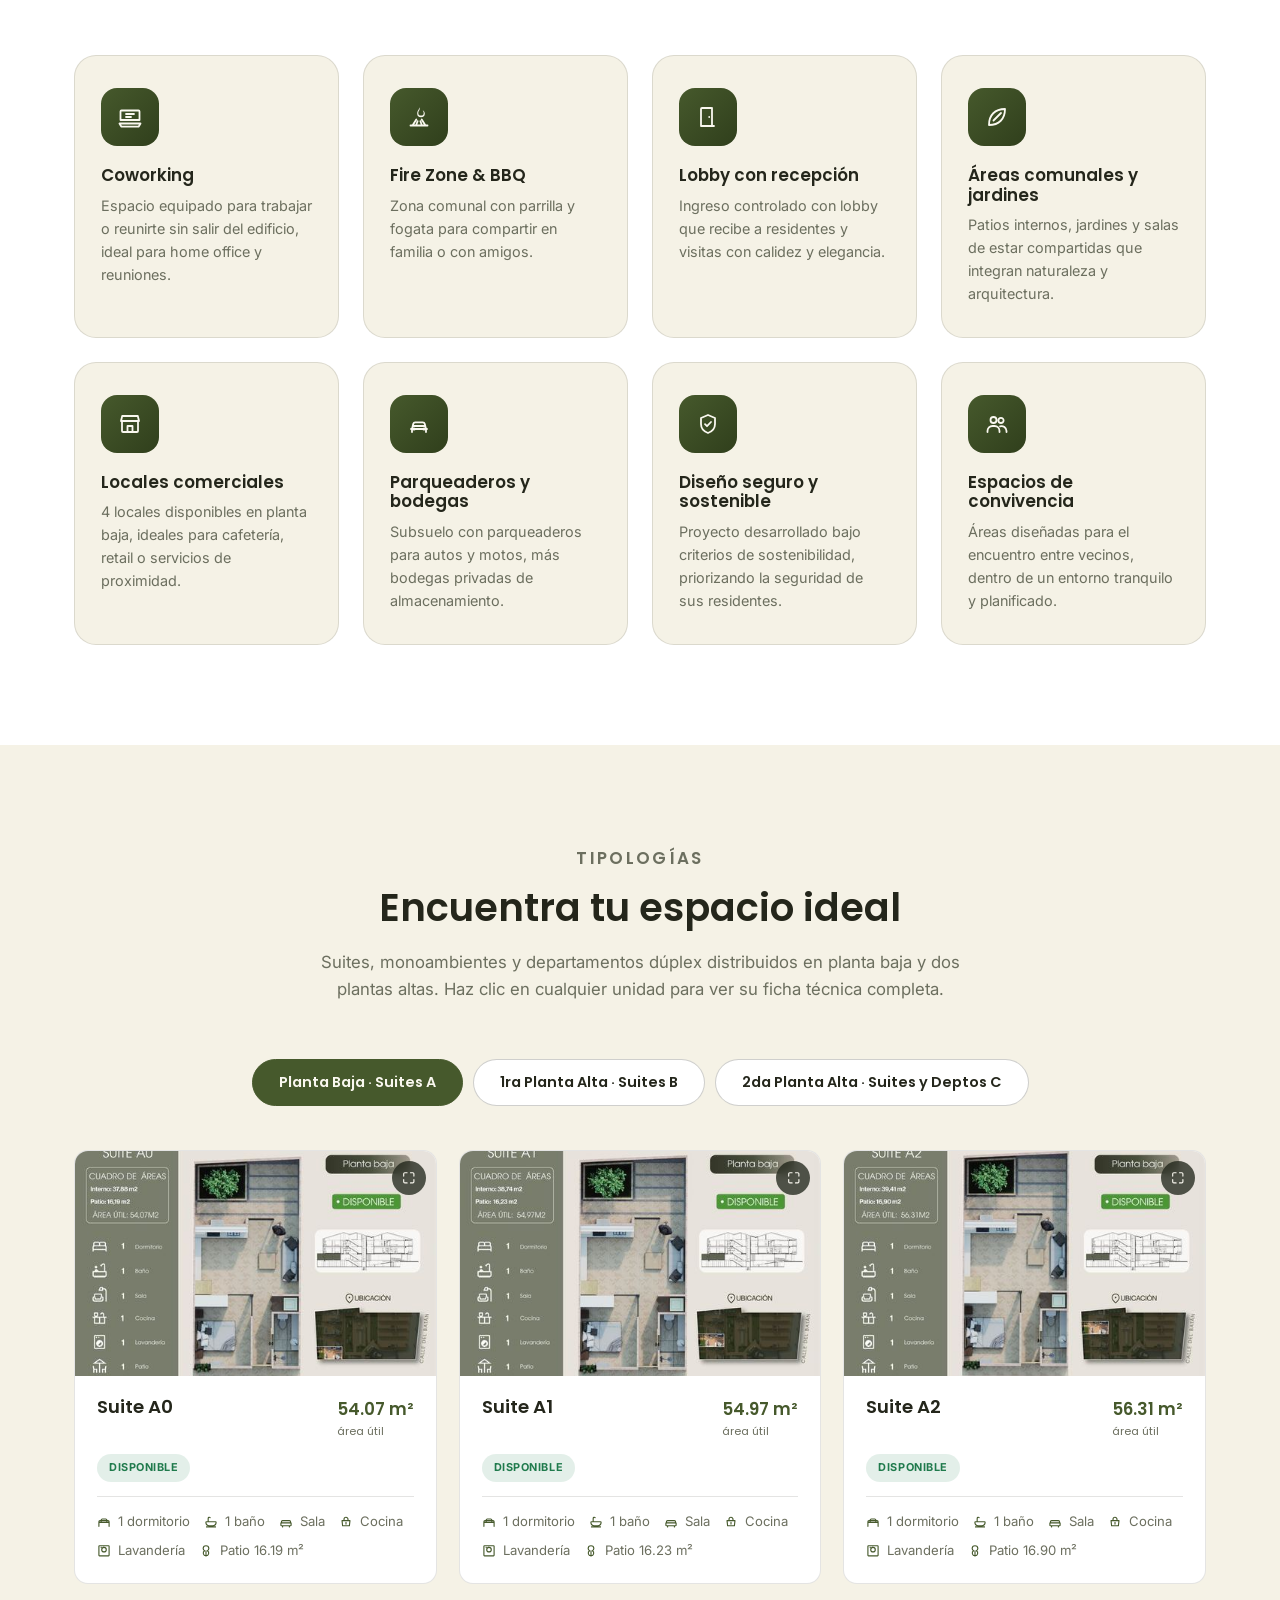
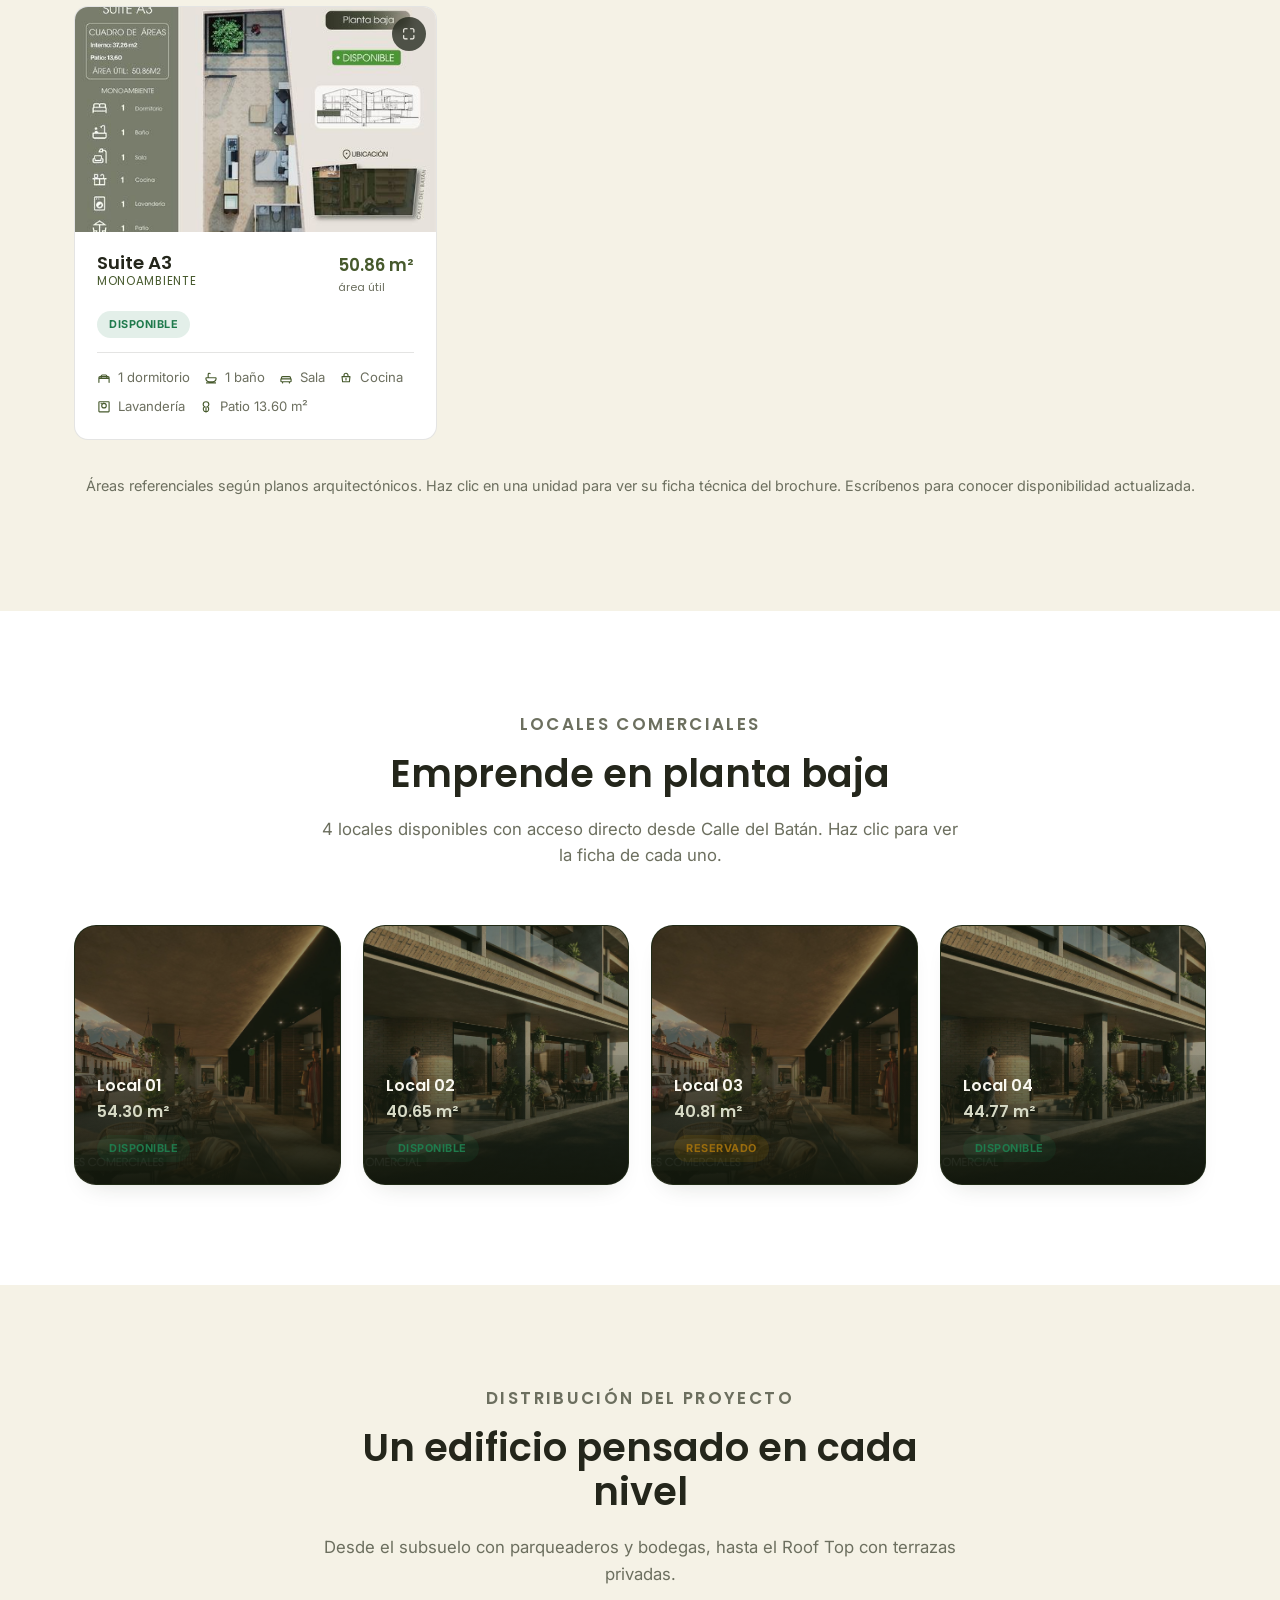
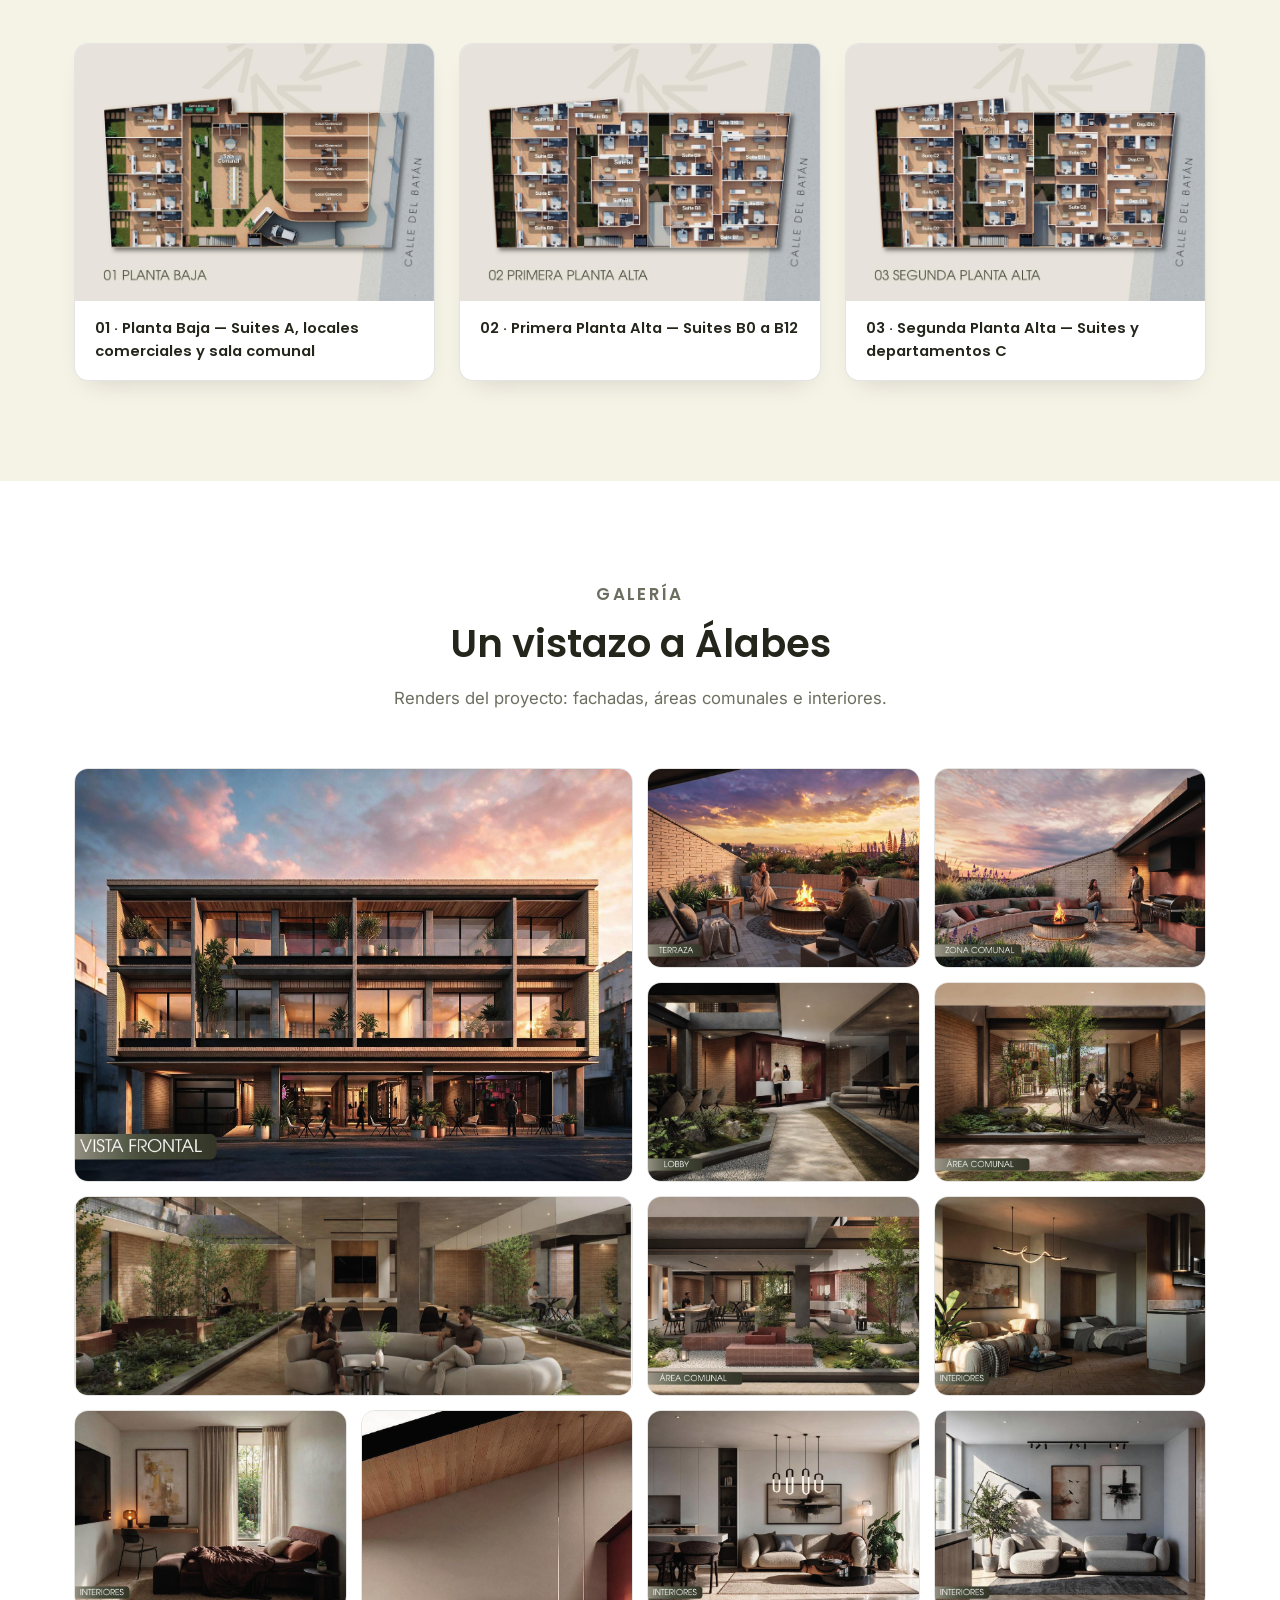
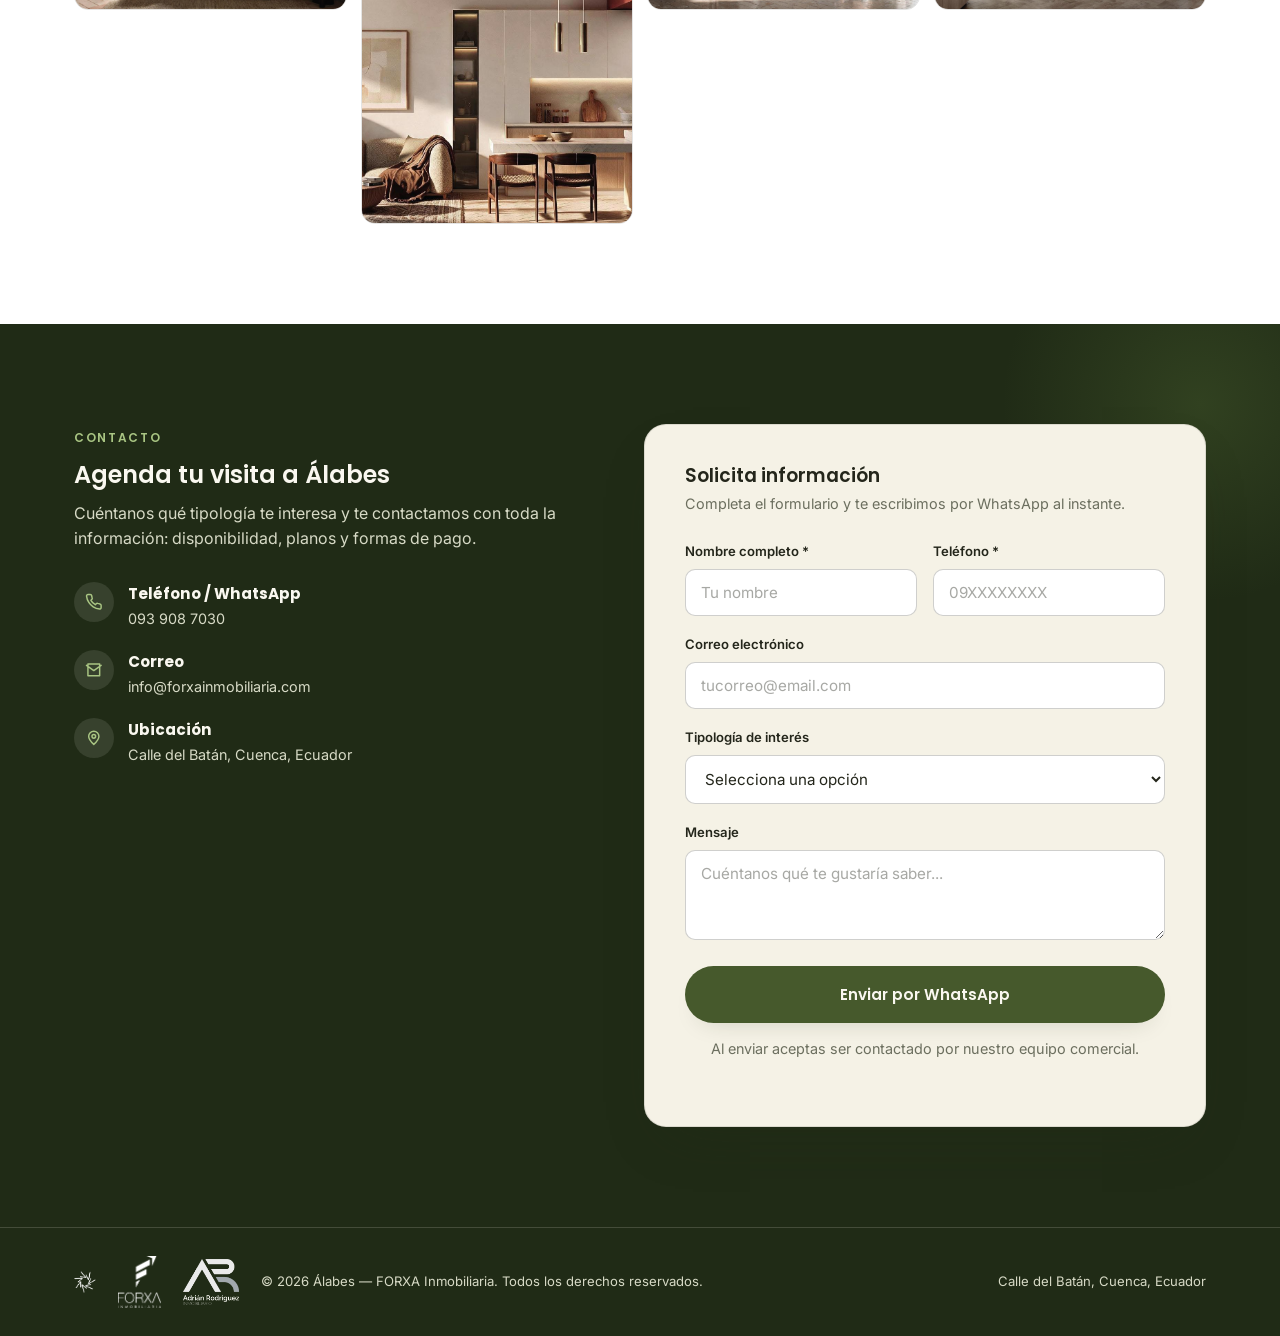
==== commit 8a463738: "Add files via upload" ====
--- a/index.html
+++ b/index.html
@@ -213,7 +213,7 @@
       </div>
       <div class="local-card reveal" data-ficha="img/fichas/LOCAL03.jpg" data-title="Local 03 · 40.81 m²">
         <img src="img/locales-calle.jpg" alt="Local comercial 03 Álabes de noche" />
-        <div class="local-card__body"><h4>Local 03</h4><span class="area">40.81 m²</span><div><span class="status status--disponible">Disponible</span></div></div>
+        <div class="local-card__body"><h4>Local 03</h4><span class="area">40.81 m²</span><div><span class="status status--reservado">Reservado</span></div></div>
       </div>
       <div class="local-card reveal" data-ficha="img/fichas/LOCAL04.jpg" data-title="Local 04 · 44.77 m²">
         <img src="img/zona-comercial.jpg" alt="Local comercial 04 fachada Álabes" />
--- a/css/styles.css
+++ b/css/styles.css
@@ -42,6 +42,8 @@
   --status-ok-text: #1f7a4c;
   --status-sold-bg: rgba(165, 70, 43, 0.12);
   --status-sold-text: #a5462b;
+  --status-reserved-bg: rgba(184, 134, 11, 0.14);
+  --status-reserved-text: #9a6c0d;
 
   --shadow: 0 24px 55px -22px rgba(32, 43, 22, 0.28);
   --shadow-sm: 0 12px 26px -16px rgba(32, 43, 22, 0.22);
@@ -375,6 +377,7 @@
 }
 .status--disponible { background: var(--status-ok-bg); color: var(--status-ok-text); }
 .status--vendido { background: var(--status-sold-bg); color: var(--status-sold-text); }
+.status--reservado { background: var(--status-reserved-bg); color: var(--status-reserved-text); }
 
 .unit-card__specs { display: flex; flex-wrap: wrap; gap: 8px 14px; margin-top: 14px; padding-top: 14px; border-top: 1px solid var(--line); }
 .unit-card__specs li { display: flex; align-items: center; gap: 7px; font-size: 0.82rem; color: var(--ink-soft); }
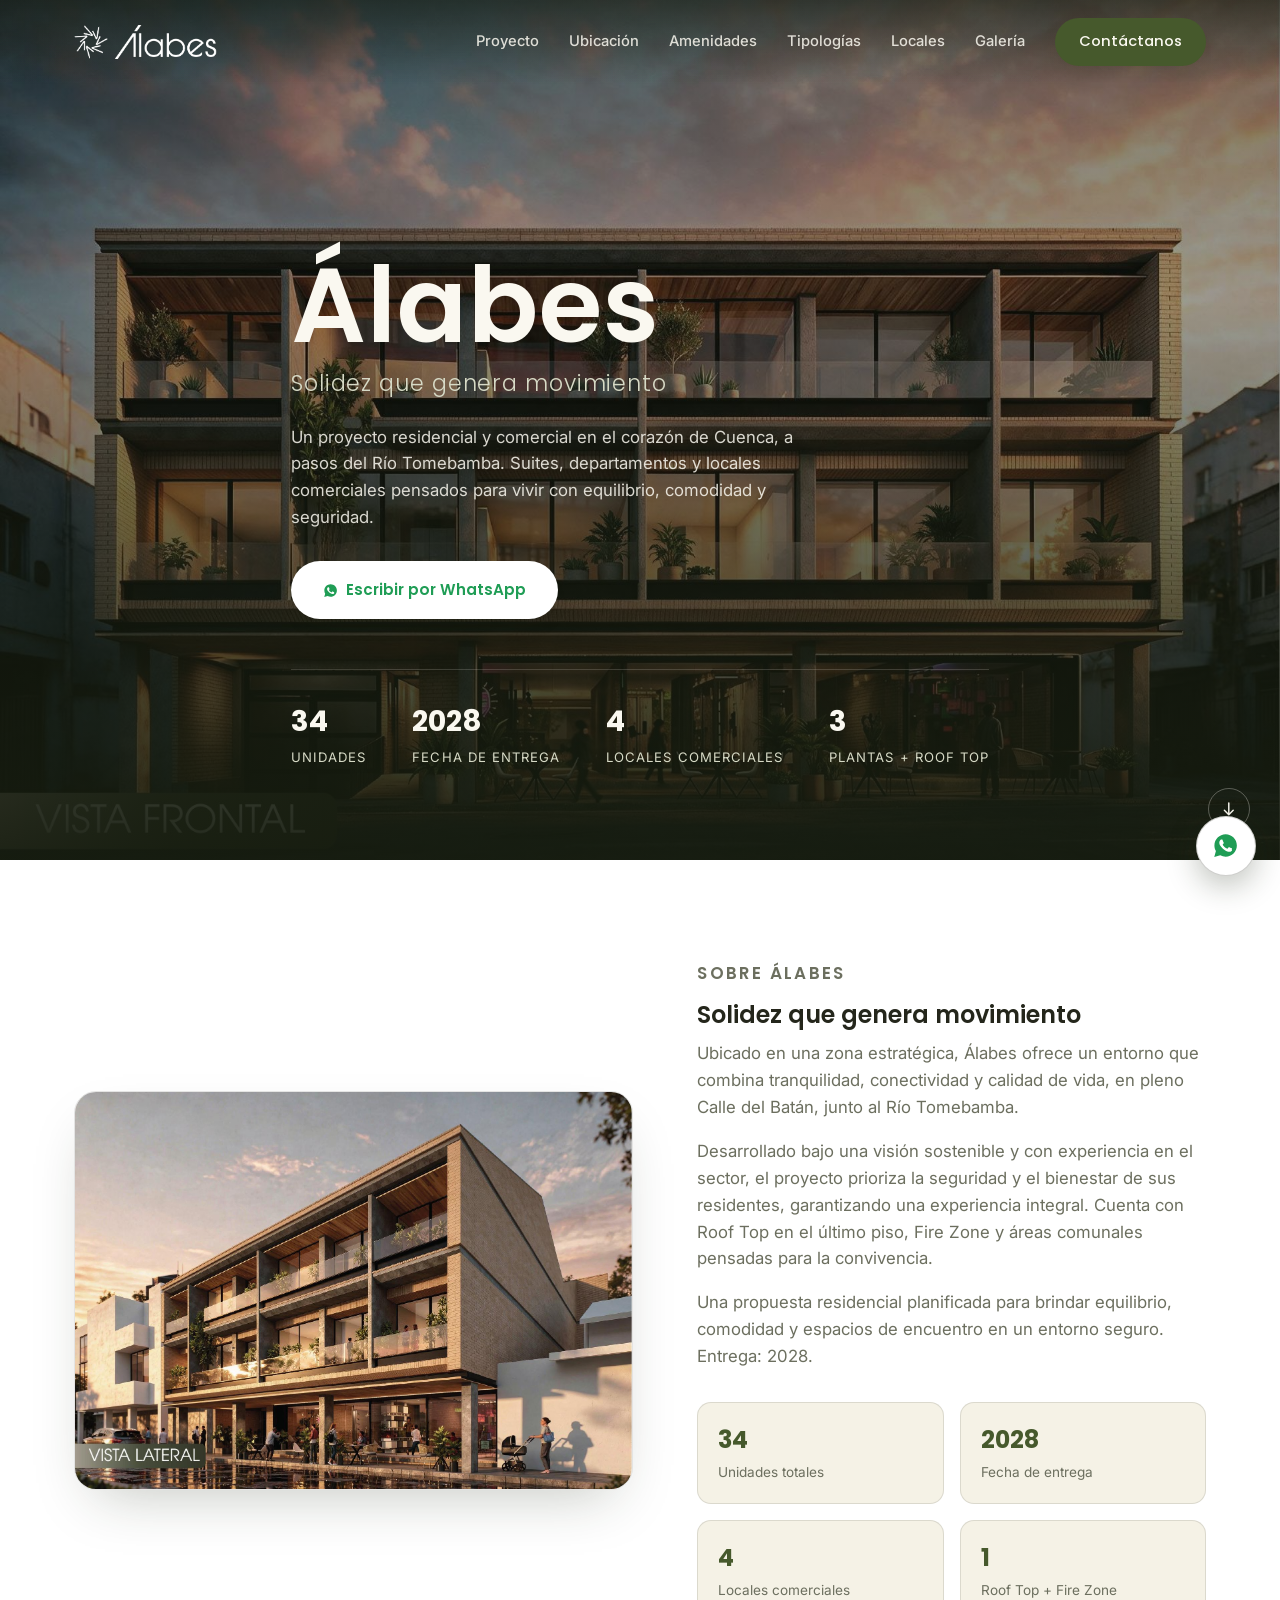
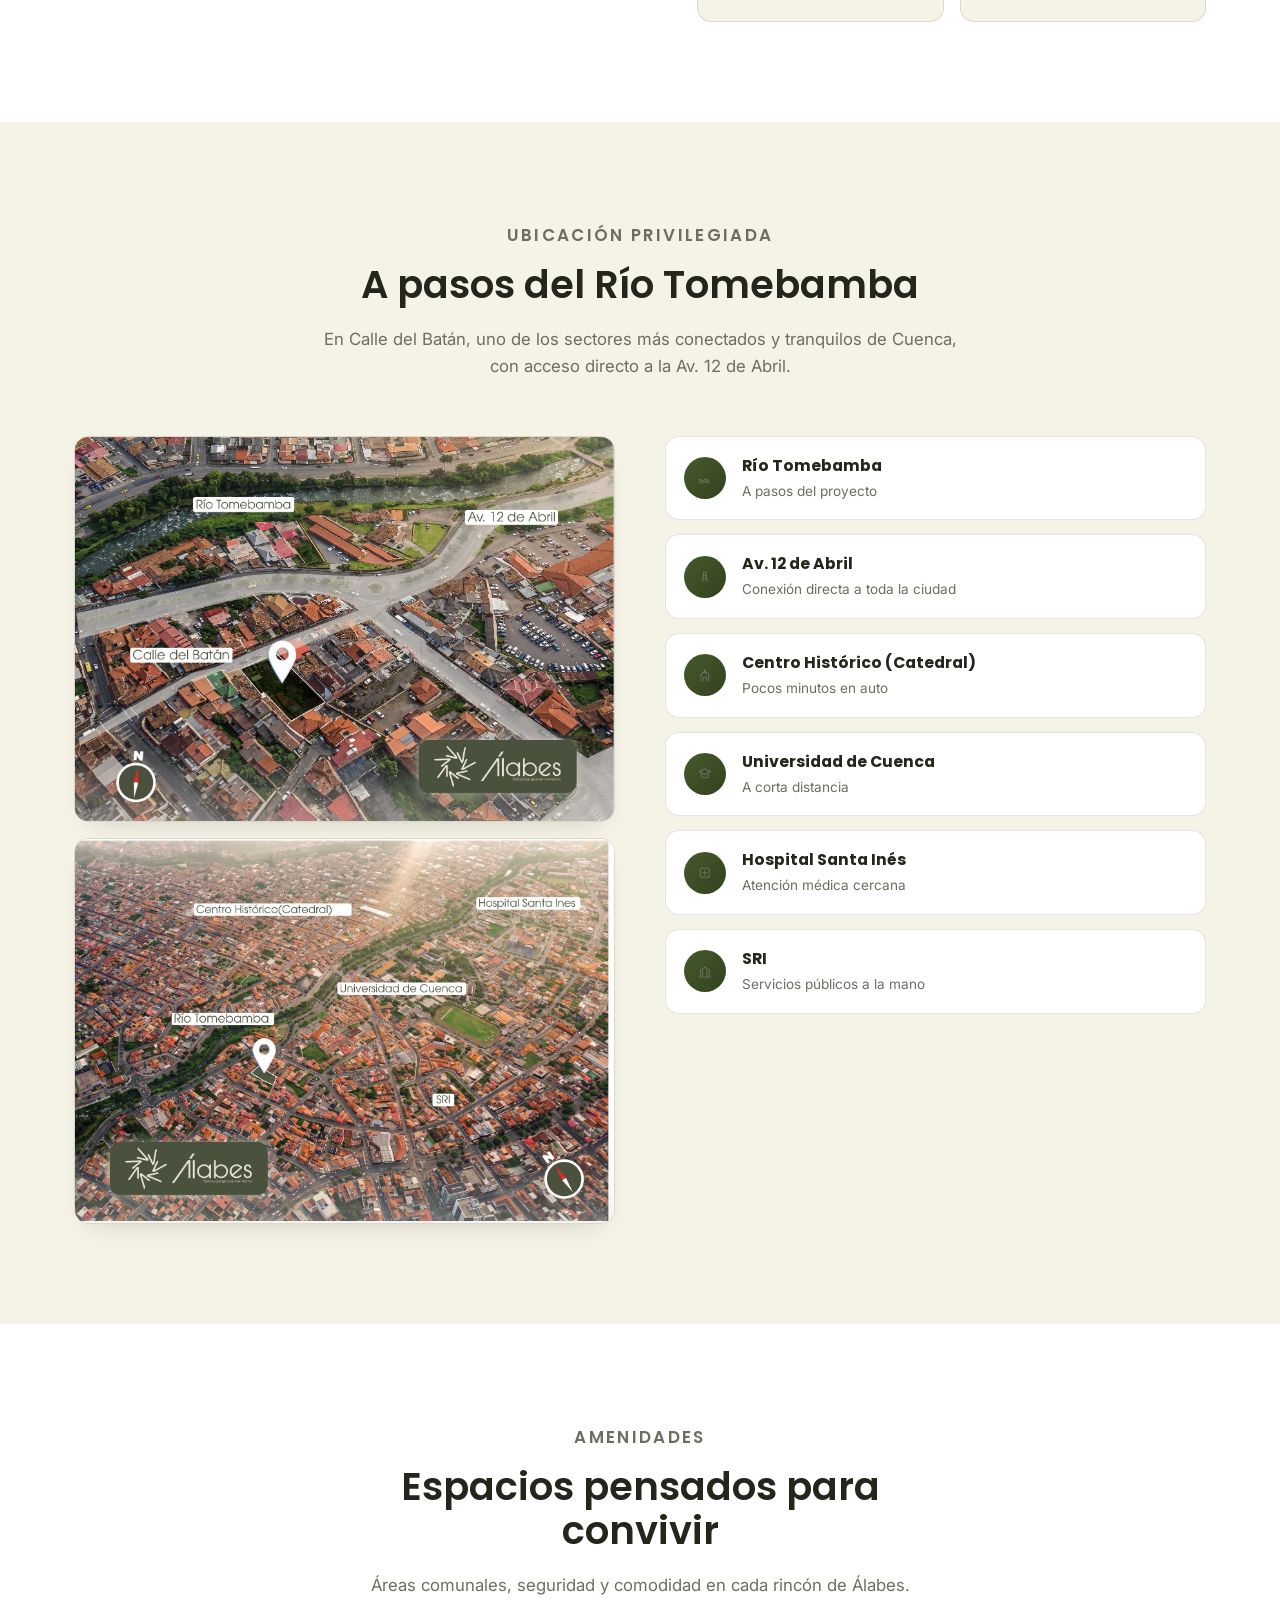
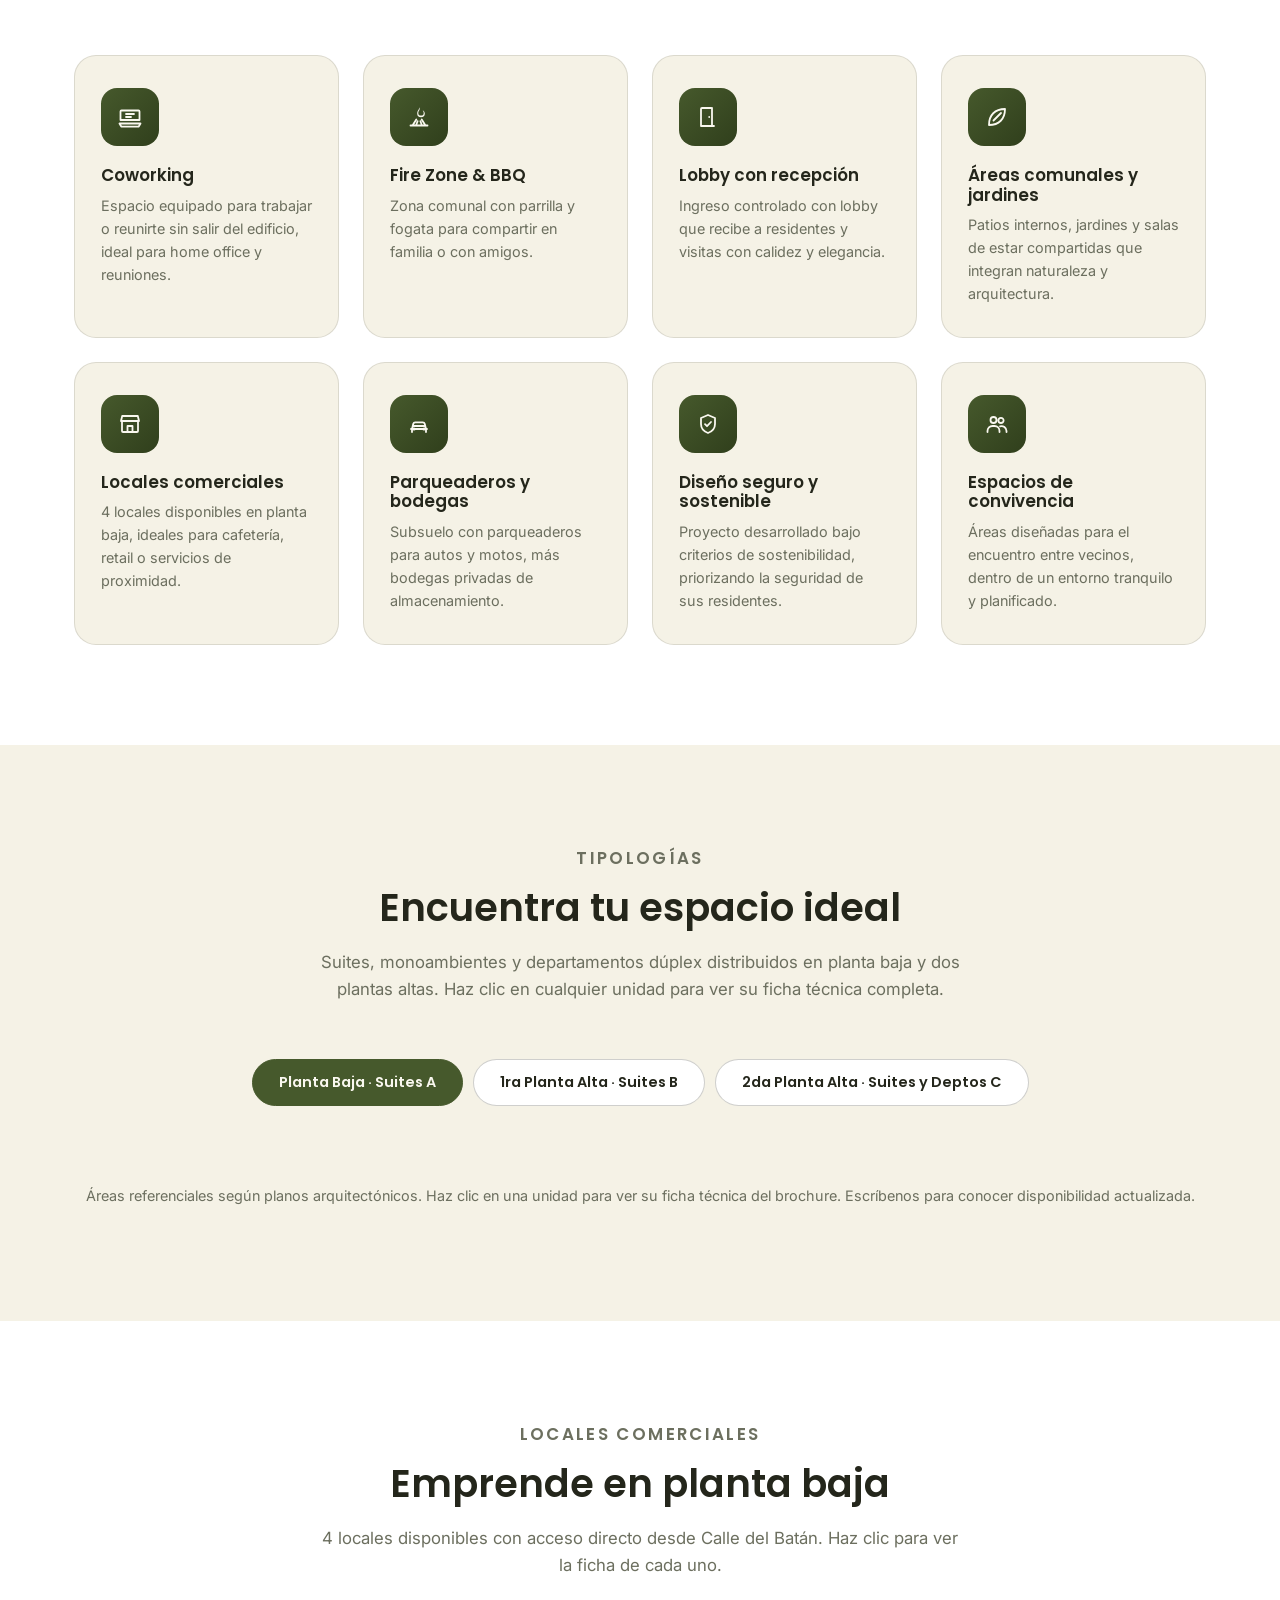
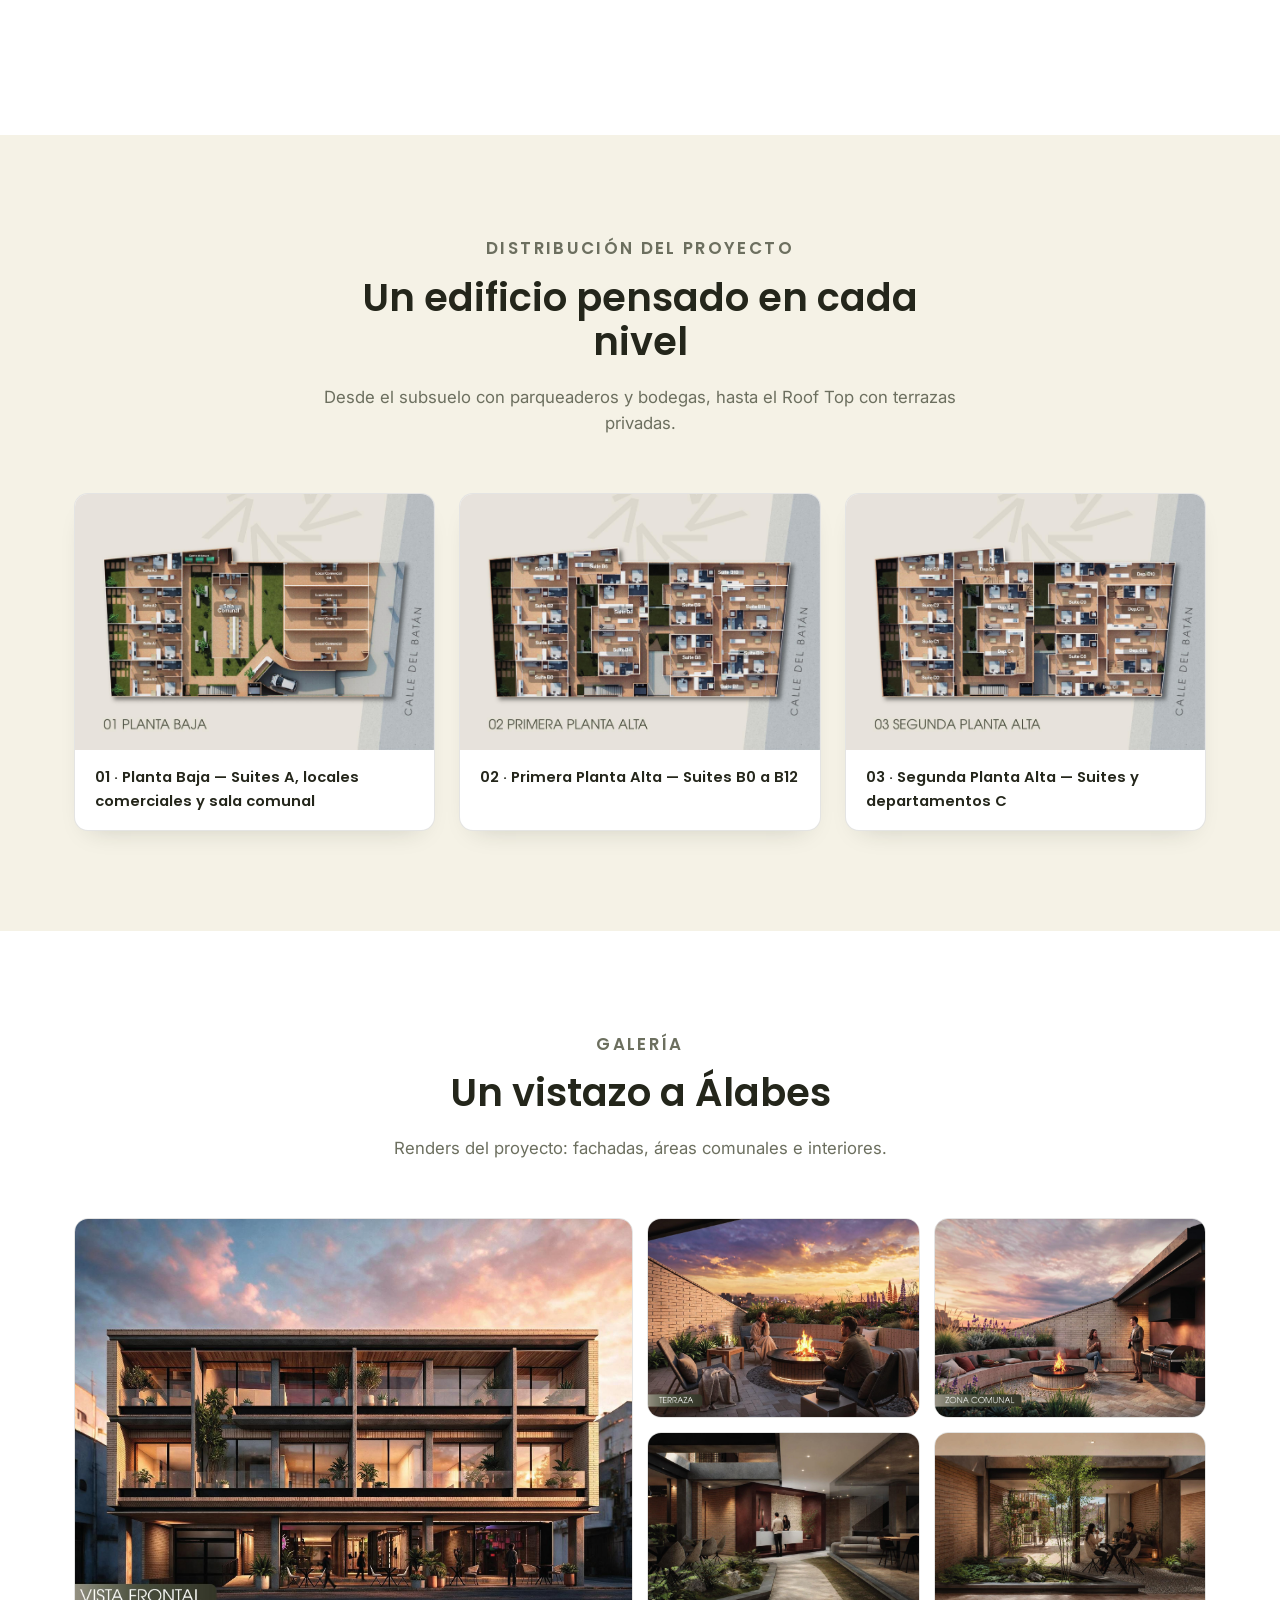
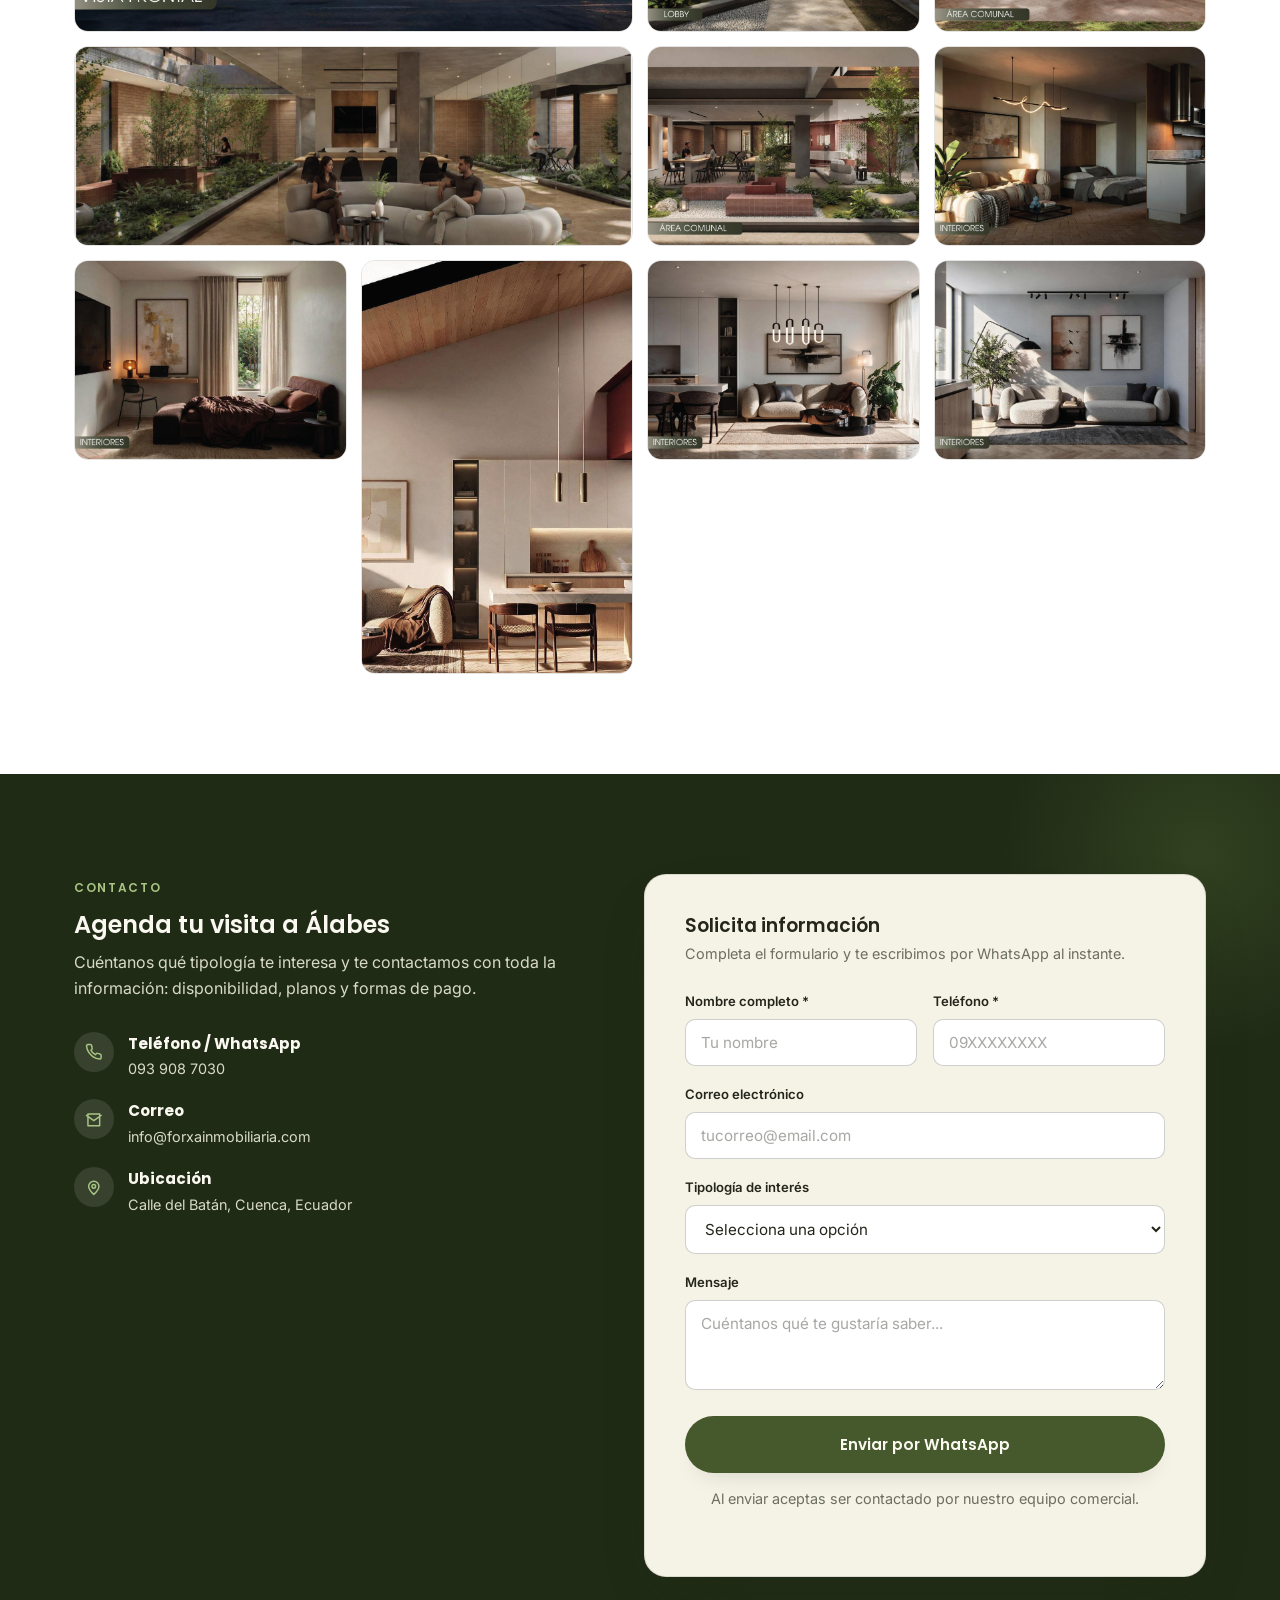
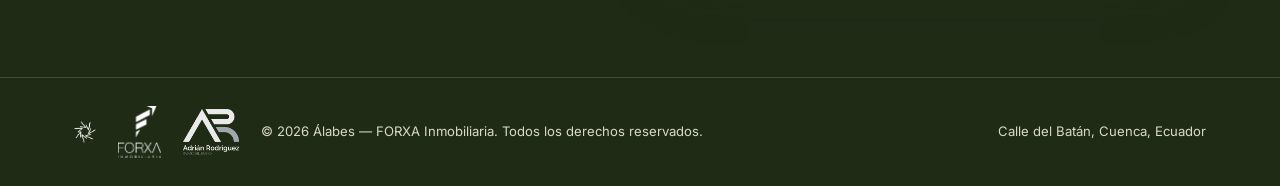
==== commit b0694c63: "Add files via upload" ====
--- a/index.html
+++ b/index.html
@@ -202,24 +202,7 @@
       <h2>Emprende en planta baja</h2>
       <p>4 locales disponibles con acceso directo desde Calle del Batán. Haz clic para ver la ficha de cada uno.</p>
     </div>
-    <div class="locales-grid">
-      <div class="local-card reveal" data-ficha="img/fichas/LOCAL01.jpg" data-title="Local 01 · 54.30 m²">
-        <img src="img/locales-calle.jpg" alt="Local comercial 01 sobre Calle del Batán" />
-        <div class="local-card__body"><h4>Local 01</h4><span class="area">54.30 m²</span><div><span class="status status--disponible">Disponible</span></div></div>
-      </div>
-      <div class="local-card reveal" data-ficha="img/fichas/LOCAL02.jpg" data-title="Local 02 · 40.65 m²">
-        <img src="img/zona-comercial.jpg" alt="Local comercial 02 en planta baja Álabes" />
-        <div class="local-card__body"><h4>Local 02</h4><span class="area">40.65 m²</span><div><span class="status status--disponible">Disponible</span></div></div>
-      </div>
-      <div class="local-card reveal" data-ficha="img/fichas/LOCAL03.jpg" data-title="Local 03 · 40.81 m²">
-        <img src="img/locales-calle.jpg" alt="Local comercial 03 Álabes de noche" />
-        <div class="local-card__body"><h4>Local 03</h4><span class="area">40.81 m²</span><div><span class="status status--reservado">Reservado</span></div></div>
-      </div>
-      <div class="local-card reveal" data-ficha="img/fichas/LOCAL04.jpg" data-title="Local 04 · 44.77 m²">
-        <img src="img/zona-comercial.jpg" alt="Local comercial 04 fachada Álabes" />
-        <div class="local-card__body"><h4>Local 04</h4><span class="area">44.77 m²</span><div><span class="status status--disponible">Disponible</span></div></div>
-      </div>
-    </div>
+    <div class="locales-grid" id="localesGrid"></div>
   </div>
 </section>
 
@@ -342,6 +325,8 @@
   <div class="lightbox__caption" id="lightboxCaption"></div>
 </div>
 
+<script src="https://cdn.jsdelivr.net/npm/@supabase/supabase-js@2/dist/umd/supabase.js"></script>
+<script src="js/supabase-config.js"></script>
 <script src="js/script.js"></script>
 </body>
 </html>
